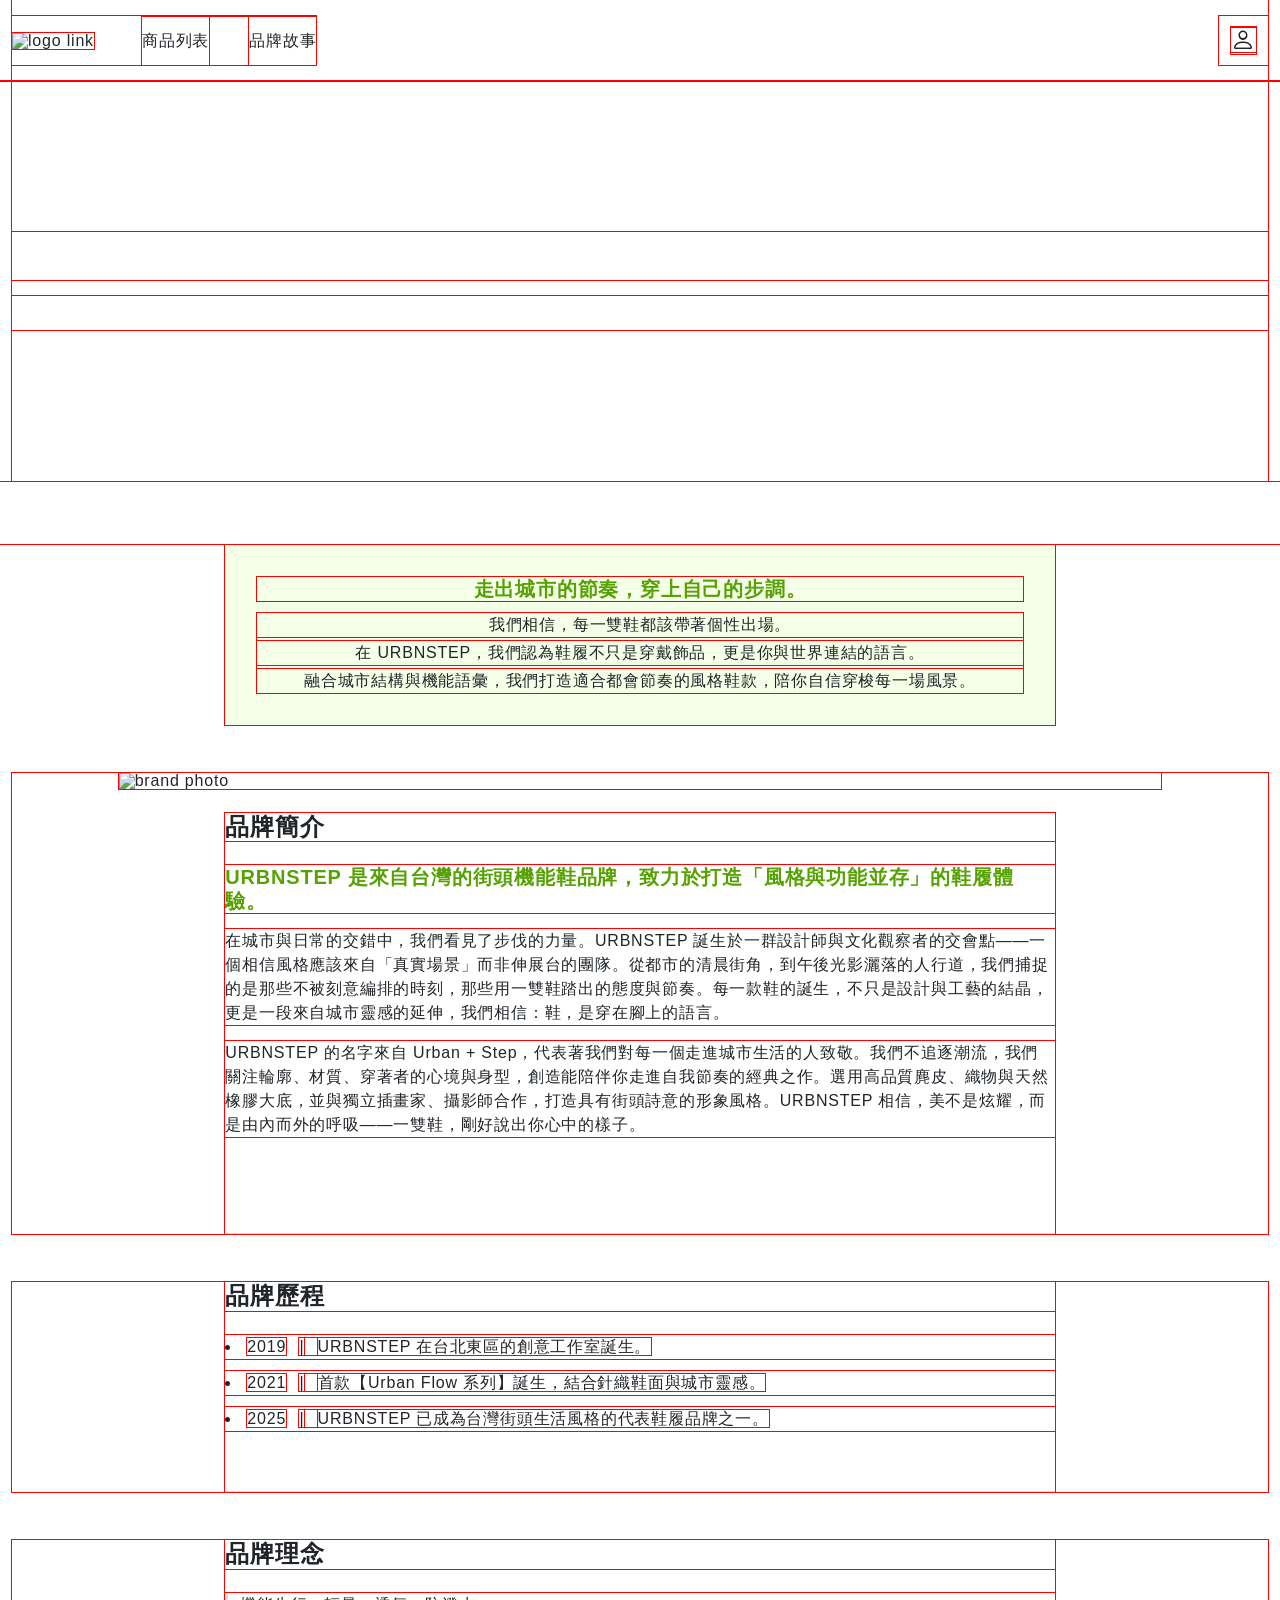
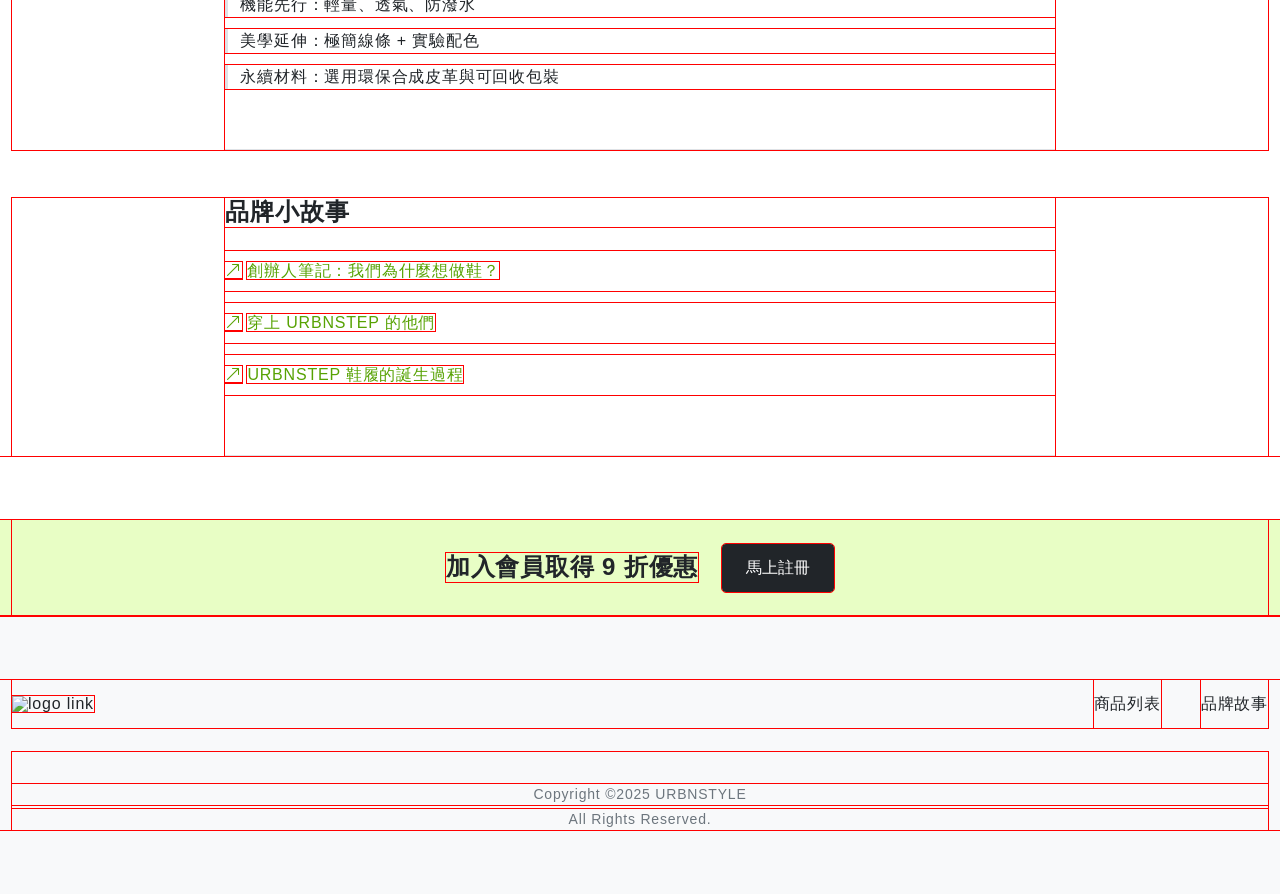
==== brand-story.html @ b73a5ff1 "adjust brand-story header, footer" ====
<!DOCTYPE html>
<html lang="zh-TW">
<head>
    <meta charset="UTF-8">
    <meta name="viewport" content="width=device-width, initial-scale=1.0">
    <title>品牌故事 | URBNSTEP</title>

    <link rel="stylesheet" href="./stylesheets/all.css">
    <link rel="stylesheet" href="./stylesheets/brand-story.css">

    <!--bootstrap icons-->
    <link rel="stylesheet" href="https://cdn.jsdelivr.net/npm/bootstrap-icons/font/bootstrap-icons.css">
    <link rel="stylesheet" href="https://fonts.googleapis.com/css2?family=Material+Symbols+Outlined:opsz,wght,FILL,GRAD@20..48,100..700,0..1,-25..0" />
</head>
<body>
    <header>
        <div class="container">
            <div class="header-area d-flex jcsb">
                <div class="header-area-nav d-flex spacing-3xl align-center">
                    <a href="index.html"><img src="./img/logo.svg" alt="logo link"></a>
                    <div class="header-nav-link label-md d-flex spacing-2xl">
                        <a href="product-list.html">商品列表</a>
                        <a href="brand-story.html">品牌故事</a>
                    </div>
                </div>
                <div class="header-area-member">
                    <a href="#"><i class="bi bi-person"></i></a>
                </div> 
            </div>
        </div>
    </header>
    <brand>
        <div class="container">
            <div class="brand-title margin-bottom-5xl">
                <h1 class="headings-h1 margin-bottom-m">品牌故事</h1>
                <h3 class="headings-h3">Brand Story</h3>
            </div>
        </div>
    </brand>
    <main>
        <div class="container">
            <div class="layout col-8 m0-auto">
                <div class="slogan margin-bottom-3xl">
                    <h5 class="headings-h5 margin-bottom-s">走出城市的節奏，穿上自己的步調。</h5>
                    <div class="slogan-content paragraph-md">
                        <p class="margin-bottom-xxs">我們相信，每一雙鞋都該帶著個性出場。</p>
                        <p class="margin-bottom-xxs">在 URBNSTEP，我們認為鞋履不只是穿戴飾品，更是你與世界連結的語言。</p>
                        <p>融合城市結構與機能語彙，我們打造適合都會節奏的風格鞋款，陪你自信穿梭每一場風景。</p>
                    </div>
                </div>
            </div>
            <div class="introduction margin-bottom-3xl">
                <div class="layout col-10 m0-auto">
                    <img src="./img/about.png" alt="brand photo" class="margin-bottom-l">
                </div>
                <div class="layout col-8 m0-auto">
                    <h4 class="headings-h4 margin-bottom-l">品牌簡介</h4>
                    <div class="introduction-article padding-bottom-3xl bottom-line">
                        <h5 class="headings-h5 margin-bottom-m">URBNSTEP 是來自台灣的街頭機能鞋品牌，致力於打造「風格與功能並存」的鞋履體驗。</h5>
                        <div class="introduction-article-content paragraph-md">
                            <p class="margin-bottom-m">在城市與日常的交錯中，我們看見了步伐的力量。URBNSTEP 誕生於一群設計師與文化觀察者的交會點——一個相信風格應該來自「真實場景」而非伸展台的團隊。從都市的清晨街角，到午後光影灑落的人行道，我們捕捉的是那些不被刻意編排的時刻，那些用一雙鞋踏出的態度與節奏。每一款鞋的誕生，不只是設計與工藝的結晶，更是一段來自城市靈感的延伸，我們相信：鞋，是穿在腳上的語言。</p>
                            <p class="margin-bottom-3xl">URBNSTEP 的名字來自 Urban + Step，代表著我們對每一個走進城市生活的人致敬。我們不追逐潮流，我們關注輪廓、材質、穿著者的心境與身型，創造能陪伴你走進自我節奏的經典之作。選用高品質麂皮、織物與天然橡膠大底，並與獨立插畫家、攝影師合作，打造具有街頭詩意的形象風格。URBNSTEP 相信，美不是炫耀，而是由內而外的呼吸——一雙鞋，剛好說出你心中的樣子。</p>
                        </div>
                    </div>
                </div>
            </div>
            <div class="history margin-bottom-3xl">
                <div class="layout col-8 m0-auto">
                    <h4 class="headings-h4 margin-bottom-l">品牌歷程</h4>
                    <div class="history-event paragraph-md padding-bottom-3xl bottom-line">
                        <ol>
                            <li class="margin-bottom-s">
                                <span class="margin-right8">2019</span>
                                <span class="history-event-list">
                                    <span class="margin-right8">|</span>
                                    <span>URBNSTEP 在台北東區的創意工作室誕生。</span>
                                </span>
                            </li>
                            <li class="margin-bottom-s">
                                <span class="margin-right8">2021</span>
                                <span class="history-event-list">
                                    <span class="margin-right8">|</span>
                                    <span>首款【Urban Flow 系列】誕生，結合針織鞋面與城市靈感。</span>
                                </span>
                            </li>
                            <li class="margin-bottom-s">
                                <span class="margin-right8">2025</span>
                                <span class="history-event-list">
                                    <span class="margin-right8">|</span>
                                    <span>URBNSTEP 已成為台灣街頭生活風格的代表鞋履品牌之一。</span>
                                </span>
                            </li>
                        </ol>
                    </div>
                </div>
            </div>
            <div class="concept margin-bottom-3xl">
                <div class="layout col-8 m0-auto">
                    <h4 class="headings-h4 margin-bottom-l">品牌理念</h4>
                    <div class="concept-content paragraph-md padding-bottom-3xl bottom-line">
                        <ul>
                            <li class="margin-bottom-s concept-list-border">機能先行：輕量、透氣、防潑水</li>
                            <li class="margin-bottom-s concept-list-border">美學延伸：極簡線條 + 實驗配色</li>
                            <li class="margin-bottom-s concept-list-border">永續材料：選用環保合成皮革與可回收包裝</li>
                        </ul>
                    </div>
                </div>
            </div>
            <div class="story margin-bottom-5xl">
                <div class="layout col-8 m0-auto">
                    <h4 class="headings-h4 margin-bottom-l">品牌小故事</h4>
                    <div class="story-content paragraph-md padding-bottom-3xl bottom-line">
                        <ul>
                            <li class="margin-bottom-s"><a href="#">
                                <i class="bi bi-arrow-up-right"></i>
                                <span story-content-link>創辦人筆記：我們為什麼想做鞋？</span>
                            </a></li>
                            <li class="margin-bottom-s"><a href="#">
                                <i class="bi bi-arrow-up-right"></i>
                                <span story-content-link>穿上 URBNSTEP 的他們</span>
                            </a></li>
                            <li class="margin-bottom-s"><a href="#">
                                <i class="bi bi-arrow-up-right"></i>
                                <span story-content-link>URBNSTEP 鞋履的誕生過程</span>
                            </a></li>
                        </ul>
                    </div>
                </div>
            </div>
        </div>
    </main>
    <section>
        <div class="container">
            <div class="coupon d-flex jcc align-center spacing-l">
                <h4 class="headings-h4">加入會員取得 9 折優惠</h4>
                <button type="button" class="label-md radius-sm">馬上註冊</button>
            </div>
        </div>
    </section>
    <footer>
        <div class="container">
            <div class="footer-nav d-flex jcsb margin-bottom-l align-center">
                <a href="index.html"><img src="./img/logo.svg" alt="logo link"></a>
                <div class="footer-nav-link label-md d-flex spacing-2xl">
                    <a href="product-list.html">商品列表</a>
                    <a href="brand-story.html">品牌故事</a>
                </div>
            </div>
            <div class="footer-copyright paragraph-sm">
                <p class="margin-bottom-xxs">Copyright ©2025 URBNSTYLE</p>
                <p>All Rights Reserved.</p>
            </div>
        </div>
    </footer>

</body>
</html>
---- stylesheets/all.css ----
@charset "UTF-8";
/* http://meyerweb.com/eric/tools/css/reset/ 
   v2.0 | 20110126
   License: none (public domain)
*/
html, body, div, span, applet, object, iframe,
h1, h2, h3, h4, h5, h6, p, blockquote, pre,
a, abbr, acronym, address, big, cite, code,
del, dfn, em, img, ins, kbd, q, s, samp,
small, strike, strong, sub, sup, tt, var,
b, u, i, center,
dl, dt, dd, ol, ul, li,
fieldset, form, label, legend,
table, caption, tbody, tfoot, thead, tr, th, td,
article, aside, canvas, details, embed,
figure, figcaption, footer, header, hgroup,
menu, nav, output, ruby, section, summary,
time, mark, audio, video {
  margin: 0;
  padding: 0;
  border: 0;
  font-size: 100%;
  font: inherit;
  vertical-align: baseline;
}

/* HTML5 display-role reset for older browsers */
article, aside, details, figcaption, figure,
footer, header, hgroup, menu, nav, section {
  display: block;
}

body {
  line-height: 1;
}

ol, ul {
  list-style: none;
}

blockquote, q {
  quotes: none;
}

blockquote:before, blockquote:after,
q:before, q:after {
  content: "";
  content: none;
}

table {
  border-collapse: collapse;
  border-spacing: 0;
}

/* 全域都套用border-box
    包含了padding和border的區域
*/
*, *::before, *::after {
  box-sizing: border-box;
}

a {
  text-decoration: none;
  color: inherit;
  display: block;
}

/* 清除圖片底部預設的空隙：img預設為inline元素，會依照文字基線（baseline）進行垂直對齊，因此會在底部保留約3~5px的空間，用來容納文字的descender 
    處理方式1：display:block
        將圖片改為區塊元素，直接避免 inline 元素的基線空隙問題
    處理方式2：vertical-align: middle
        保留 inline 特性，調整圖片與文字基線的對齊方式
設定img為流動圖片，避免破版*/
img {
  display: block;
  max-width: 100%;
  height: auto;
  vertical-align: middle;
}

button {
  font: inherit;
  color: inherit;
  background-color: transparent;
  border: none;
}

:root {
  --column: 12; /* 拆分成12格網格系統 */
  --gutter: 24px; /* gutter配置24px */
}

.col-2 {
  --span: 2;
  --gap-count: calc(var(--span) - 1);
  width: calc((100% - var(--gutter) * (var(--column) - 1)) / var(--column) * var(--span) + var(--gutter) * var(--gap-count));
}

.col-3 {
  --span: 3;
  --gap-count: calc(var(--span) - 1);
  width: calc((100% - var(--gutter) * (var(--column) - 1)) / var(--column) * var(--span) + var(--gutter) * var(--gap-count));
}

.col-5 {
  --span: 5;
  --gap-count: calc(var(--span) - 1);
  width: calc((100% - var(--gutter) * (var(--column) - 1)) / var(--column) * var(--span) + var(--gutter) * var(--gap-count));
}

.col-6 {
  --span: 6;
  --gap-count: calc(var(--span) - 1);
  width: calc((100% - var(--gutter) * (var(--column) - 1)) / var(--column) * var(--span) + var(--gutter) * var(--gap-count));
}

.col-7 {
  --span: 7;
  --gap-count: calc(var(--span) - 1);
  width: calc((100% - var(--gutter) * (var(--column) - 1)) / var(--column) * var(--span) + var(--gutter) * var(--gap-count));
}

.col-8 {
  --span: 8;
  --gap-count: calc(var(--span) - 1);
  width: calc((100% - var(--gutter) * (var(--column) - 1)) / var(--column) * var(--span) + var(--gutter) * var(--gap-count));
}

.col-10 {
  --span: 10;
  --gap-count: calc(var(--span) - 1);
  width: calc((100% - var(--gutter) * (var(--column) - 1)) / var(--column) * var(--span) + var(--gutter) * var(--gap-count));
}

.display1 {
  font-size: 4rem;
  line-height: 1.2;
  font-weight: 700;
}

.display2 {
  font-size: 3rem;
  line-height: 1.2;
  font-weight: 700;
}

.headings-h1 {
  font-size: 2.5rem;
  line-height: 1.2;
  font-weight: 700;
}

.headings-h2 {
  font-size: 2rem;
  line-height: 1.2;
  font-weight: 700;
}

.headings-h3 {
  font-size: 1.75rem;
  line-height: 1.2;
  font-weight: 700;
}

.headings-h4 {
  font-size: 1.5rem;
  line-height: 1.2;
  font-weight: 700;
}

.headings-h5 {
  font-size: 1.25rem;
  line-height: 1.2;
  font-weight: 700;
}

.headings-h6 {
  font-size: 1rem;
  line-height: 1.2;
  font-weight: 700;
}

.label-lg {
  font-size: 1.25rem;
  line-height: 1.5;
  font-weight: 500;
}

.label-md {
  font-size: 1rem;
  line-height: 1.5;
  font-weight: 500;
}

.label-sm {
  font-size: 0.875rem;
  line-height: 1.5;
  font-weight: 500;
}

.label-xs {
  font-size: 0.75rem;
  line-height: 1.5;
  font-weight: 500;
}

.paragraph-lg {
  font-size: 1.25rem;
  line-height: 1.5;
  font-weight: 400;
}

.paragraph-md {
  font-size: 1rem;
  line-height: 1.5;
  font-weight: 400;
}

.paragraph-sm {
  font-size: 0.875rem;
  line-height: 1.5;
  font-weight: 400;
}

.paragraph-xs {
  font-size: 0.75rem;
  line-height: 1.5;
  font-weight: 400;
}

.spacing-xxs {
  gap: 4px;
}

.margin-bottom-xxs {
  margin-bottom: 4px;
}

.spacing-xs {
  gap: 8px;
}

.margin-bottom-xs {
  margin-bottom: 8px;
}

.spacing-s {
  gap: 12px;
}

.margin-bottom-s {
  margin-bottom: 12px;
}

.spacing-m {
  gap: 16px;
}

.margin-bottom-m {
  margin-bottom: 16px;
}

.spacing-l {
  gap: 24px;
}

.margin-bottom-l {
  margin-bottom: 24px;
}

.spacing-xl {
  gap: 32px;
}

.margin-bottom-xl {
  margin-bottom: 32px;
}

.padding-bottom-xl {
  padding-bottom: 32px;
}

.spacing-2xl {
  gap: 40px;
}

.spacing-3xl {
  gap: 48px;
}

.margin-bottom-3xl {
  margin-bottom: 48px;
}

.padding-bottom-3xl {
  padding-bottom: 48px;
}

.spacing-4xl {
  gap: 56px;
}

.spacing-5xl {
  gap: 64px;
}

.margin-bottom-5xl {
  margin-bottom: 64px;
}

.spacing-6xl {
  gap: 80px;
}

.radius-xs {
  border-radius: 2px;
}

.radius-sm {
  border-radius: 4px;
}

.radius-md {
  border-radius: 12px;
}

.radius-rounded {
  border-radius: 1000px;
}

.d-flex {
  display: flex;
}

.flex-column {
  flex-direction: column;
}

.flex-wrap {
  flex-wrap: wrap;
}

.jcsb {
  justify-content: space-between;
}

.jcc {
  justify-content: center;
}

.align-center {
  align-items: center;
}

/* 把右邊多餘的空間往左排 */
.ml-auto {
  margin-left: auto;
}

.m0-auto {
  margin: 0 auto;
}

body {
  letter-spacing: 0.05em;
  font-family: "Noto Sans TC", sans-serif;
  color: #212529;
  margin: 0 auto;
}

/* 避免畫面縮小時貼其邊界，左右保留12px留白，並將最大寬度設為1296+24= 1320*/
.container {
  max-width: 1320px;
  margin: 0 auto;
  padding: 0px 12px;
  width: 100%;
}/*# sourceMappingURL=all.css.map */
---- stylesheets/brand-story.css ----
@charset "UTF-8";
/* http://meyerweb.com/eric/tools/css/reset/ 
   v2.0 | 20110126
   License: none (public domain)
*/
html, body, div, span, applet, object, iframe,
h1, h2, h3, h4, h5, h6, p, blockquote, pre,
a, abbr, acronym, address, big, cite, code,
del, dfn, em, img, ins, kbd, q, s, samp,
small, strike, strong, sub, sup, tt, var,
b, u, i, center,
dl, dt, dd, ol, ul, li,
fieldset, form, label, legend,
table, caption, tbody, tfoot, thead, tr, th, td,
article, aside, canvas, details, embed,
figure, figcaption, footer, header, hgroup,
menu, nav, output, ruby, section, summary,
time, mark, audio, video {
  margin: 0;
  padding: 0;
  border: 0;
  font-size: 100%;
  font: inherit;
  vertical-align: baseline;
}

/* HTML5 display-role reset for older browsers */
article, aside, details, figcaption, figure,
footer, header, hgroup, menu, nav, section {
  display: block;
}

body {
  line-height: 1;
}

ol, ul {
  list-style: none;
}

blockquote, q {
  quotes: none;
}

blockquote:before, blockquote:after,
q:before, q:after {
  content: "";
  content: none;
}

table {
  border-collapse: collapse;
  border-spacing: 0;
}

/* 全域都套用border-box
    包含了padding和border的區域
*/
*, *::before, *::after {
  box-sizing: border-box;
}

a {
  text-decoration: none;
  color: inherit;
  display: block;
}

/* 清除圖片底部預設的空隙：img預設為inline元素，會依照文字基線（baseline）進行垂直對齊，因此會在底部保留約3~5px的空間，用來容納文字的descender 
    處理方式1：display:block
        將圖片改為區塊元素，直接避免 inline 元素的基線空隙問題
    處理方式2：vertical-align: middle
        保留 inline 特性，調整圖片與文字基線的對齊方式
設定img為流動圖片，避免破版*/
img {
  display: block;
  max-width: 100%;
  height: auto;
  vertical-align: middle;
}

button {
  font: inherit;
  color: inherit;
  background-color: transparent;
  border: none;
}

:root {
  --column: 12; /* 拆分成12格網格系統 */
  --gutter: 24px; /* gutter配置24px */
}

.col-2 {
  --span: 2;
  --gap-count: calc(var(--span) - 1);
  width: calc((100% - var(--gutter) * (var(--column) - 1)) / var(--column) * var(--span) + var(--gutter) * var(--gap-count));
}

.col-3 {
  --span: 3;
  --gap-count: calc(var(--span) - 1);
  width: calc((100% - var(--gutter) * (var(--column) - 1)) / var(--column) * var(--span) + var(--gutter) * var(--gap-count));
}

.col-5 {
  --span: 5;
  --gap-count: calc(var(--span) - 1);
  width: calc((100% - var(--gutter) * (var(--column) - 1)) / var(--column) * var(--span) + var(--gutter) * var(--gap-count));
}

.col-6 {
  --span: 6;
  --gap-count: calc(var(--span) - 1);
  width: calc((100% - var(--gutter) * (var(--column) - 1)) / var(--column) * var(--span) + var(--gutter) * var(--gap-count));
}

.col-7 {
  --span: 7;
  --gap-count: calc(var(--span) - 1);
  width: calc((100% - var(--gutter) * (var(--column) - 1)) / var(--column) * var(--span) + var(--gutter) * var(--gap-count));
}

.col-8 {
  --span: 8;
  --gap-count: calc(var(--span) - 1);
  width: calc((100% - var(--gutter) * (var(--column) - 1)) / var(--column) * var(--span) + var(--gutter) * var(--gap-count));
}

.col-10 {
  --span: 10;
  --gap-count: calc(var(--span) - 1);
  width: calc((100% - var(--gutter) * (var(--column) - 1)) / var(--column) * var(--span) + var(--gutter) * var(--gap-count));
}

.display1 {
  font-size: 4rem;
  line-height: 1.2;
  font-weight: 700;
}

.display2 {
  font-size: 3rem;
  line-height: 1.2;
  font-weight: 700;
}

.headings-h1 {
  font-size: 2.5rem;
  line-height: 1.2;
  font-weight: 700;
}

.headings-h2 {
  font-size: 2rem;
  line-height: 1.2;
  font-weight: 700;
}

.headings-h3 {
  font-size: 1.75rem;
  line-height: 1.2;
  font-weight: 700;
}

.headings-h4 {
  font-size: 1.5rem;
  line-height: 1.2;
  font-weight: 700;
}

.headings-h5 {
  font-size: 1.25rem;
  line-height: 1.2;
  font-weight: 700;
}

.headings-h6 {
  font-size: 1rem;
  line-height: 1.2;
  font-weight: 700;
}

.label-lg {
  font-size: 1.25rem;
  line-height: 1.5;
  font-weight: 500;
}

.label-md {
  font-size: 1rem;
  line-height: 1.5;
  font-weight: 500;
}

.label-sm {
  font-size: 0.875rem;
  line-height: 1.5;
  font-weight: 500;
}

.label-xs {
  font-size: 0.75rem;
  line-height: 1.5;
  font-weight: 500;
}

.paragraph-lg {
  font-size: 1.25rem;
  line-height: 1.5;
  font-weight: 400;
}

.paragraph-md {
  font-size: 1rem;
  line-height: 1.5;
  font-weight: 400;
}

.paragraph-sm {
  font-size: 0.875rem;
  line-height: 1.5;
  font-weight: 400;
}

.paragraph-xs {
  font-size: 0.75rem;
  line-height: 1.5;
  font-weight: 400;
}

.spacing-xxs {
  gap: 4px;
}

.margin-bottom-xxs {
  margin-bottom: 4px;
}

.spacing-xs {
  gap: 8px;
}

.margin-bottom-xs {
  margin-bottom: 8px;
}

.spacing-s {
  gap: 12px;
}

.margin-bottom-s {
  margin-bottom: 12px;
}

.spacing-m {
  gap: 16px;
}

.margin-bottom-m {
  margin-bottom: 16px;
}

.spacing-l {
  gap: 24px;
}

.margin-bottom-l {
  margin-bottom: 24px;
}

.spacing-xl {
  gap: 32px;
}

.margin-bottom-xl {
  margin-bottom: 32px;
}

.padding-bottom-xl {
  padding-bottom: 32px;
}

.spacing-2xl {
  gap: 40px;
}

.spacing-3xl {
  gap: 48px;
}

.margin-bottom-3xl {
  margin-bottom: 48px;
}

.padding-bottom-3xl {
  padding-bottom: 48px;
}

.spacing-4xl {
  gap: 56px;
}

.spacing-5xl {
  gap: 64px;
}

.margin-bottom-5xl {
  margin-bottom: 64px;
}

.spacing-6xl {
  gap: 80px;
}

.radius-xs {
  border-radius: 2px;
}

.radius-sm {
  border-radius: 4px;
}

.radius-md {
  border-radius: 12px;
}

.radius-rounded {
  border-radius: 1000px;
}

.d-flex {
  display: flex;
}

.flex-column {
  flex-direction: column;
}

.flex-wrap {
  flex-wrap: wrap;
}

.jcsb {
  justify-content: space-between;
}

.jcc {
  justify-content: center;
}

.align-center {
  align-items: center;
}

/* 把右邊多餘的空間往左排 */
.ml-auto {
  margin-left: auto;
}

.m0-auto {
  margin: 0 auto;
}

body {
  letter-spacing: 0.05em;
  font-family: "Noto Sans TC", sans-serif;
  color: #212529;
  margin: 0 auto;
}

/* 避免畫面縮小時貼其邊界，左右保留12px留白，並將最大寬度設為1296+24= 1320*/
.container {
  max-width: 1320px;
  margin: 0 auto;
  padding: 0px 12px;
  width: 100%;
}

/* 可以先將所有物件加上邊框，來判斷範圍
    border會佔據距離，outline不會
*/
*, *:before, *:after {
  outline: 1px solid red;
}

.header-area {
  padding-top: 16px;
  padding-bottom: 16px;
}
.header-area-member a {
  padding: 12px;
}
.header-area-member a i {
  font-size: 24px;
}

.header-nav-link a {
  padding-top: 12px;
  padding-bottom: 12px;
}

.headings-h5 {
  color: #57A203;
}

.brand {
  background-image: url(../img/hero.png);
  background-size: cover;
  background-position: center;
}

.brand-title {
  color: #FFFFFF;
  padding: 151px 0;
  text-align: center;
}

.slogan {
  text-align: center;
  padding: 32px;
  background-color: #F5FEE7;
}

.bottom-line {
  border-bottom: 1px solid #DEE2E6;
}

.margin-right8 {
  margin-right: 8px;
}

.history-event ol {
  list-style-type: disc;
  list-style-position: inside;
}

.concept-list-border {
  border-left: 3px solid #DEE2E6;
  text-indent: 12px;
}

.story-content {
  color: #57A203;
}
.story-content-link {
  border-bottom: 1px solid #57A203;
  margin-left: 4px;
}
.story-content ul li a {
  padding-top: 8px;
  padding-bottom: 8px;
}

section {
  background-color: #E8FEC5;
}

.coupon {
  padding-top: 24px;
  padding-bottom: 24px;
  margin-top: 48px;
}
.coupon button {
  color: #FFFFFF;
  background-color: #212529;
  padding: 12px 24px;
}

footer {
  background-color: #F8F9FA;
  padding: 64px 0;
}

.footer-nav-link a {
  padding-top: 12px;
  padding-bottom: 12px;
}
.footer-copyright {
  color: #6C757D;
  padding-top: 32px;
  text-align: center;
}/*# sourceMappingURL=brand-story.css.map */
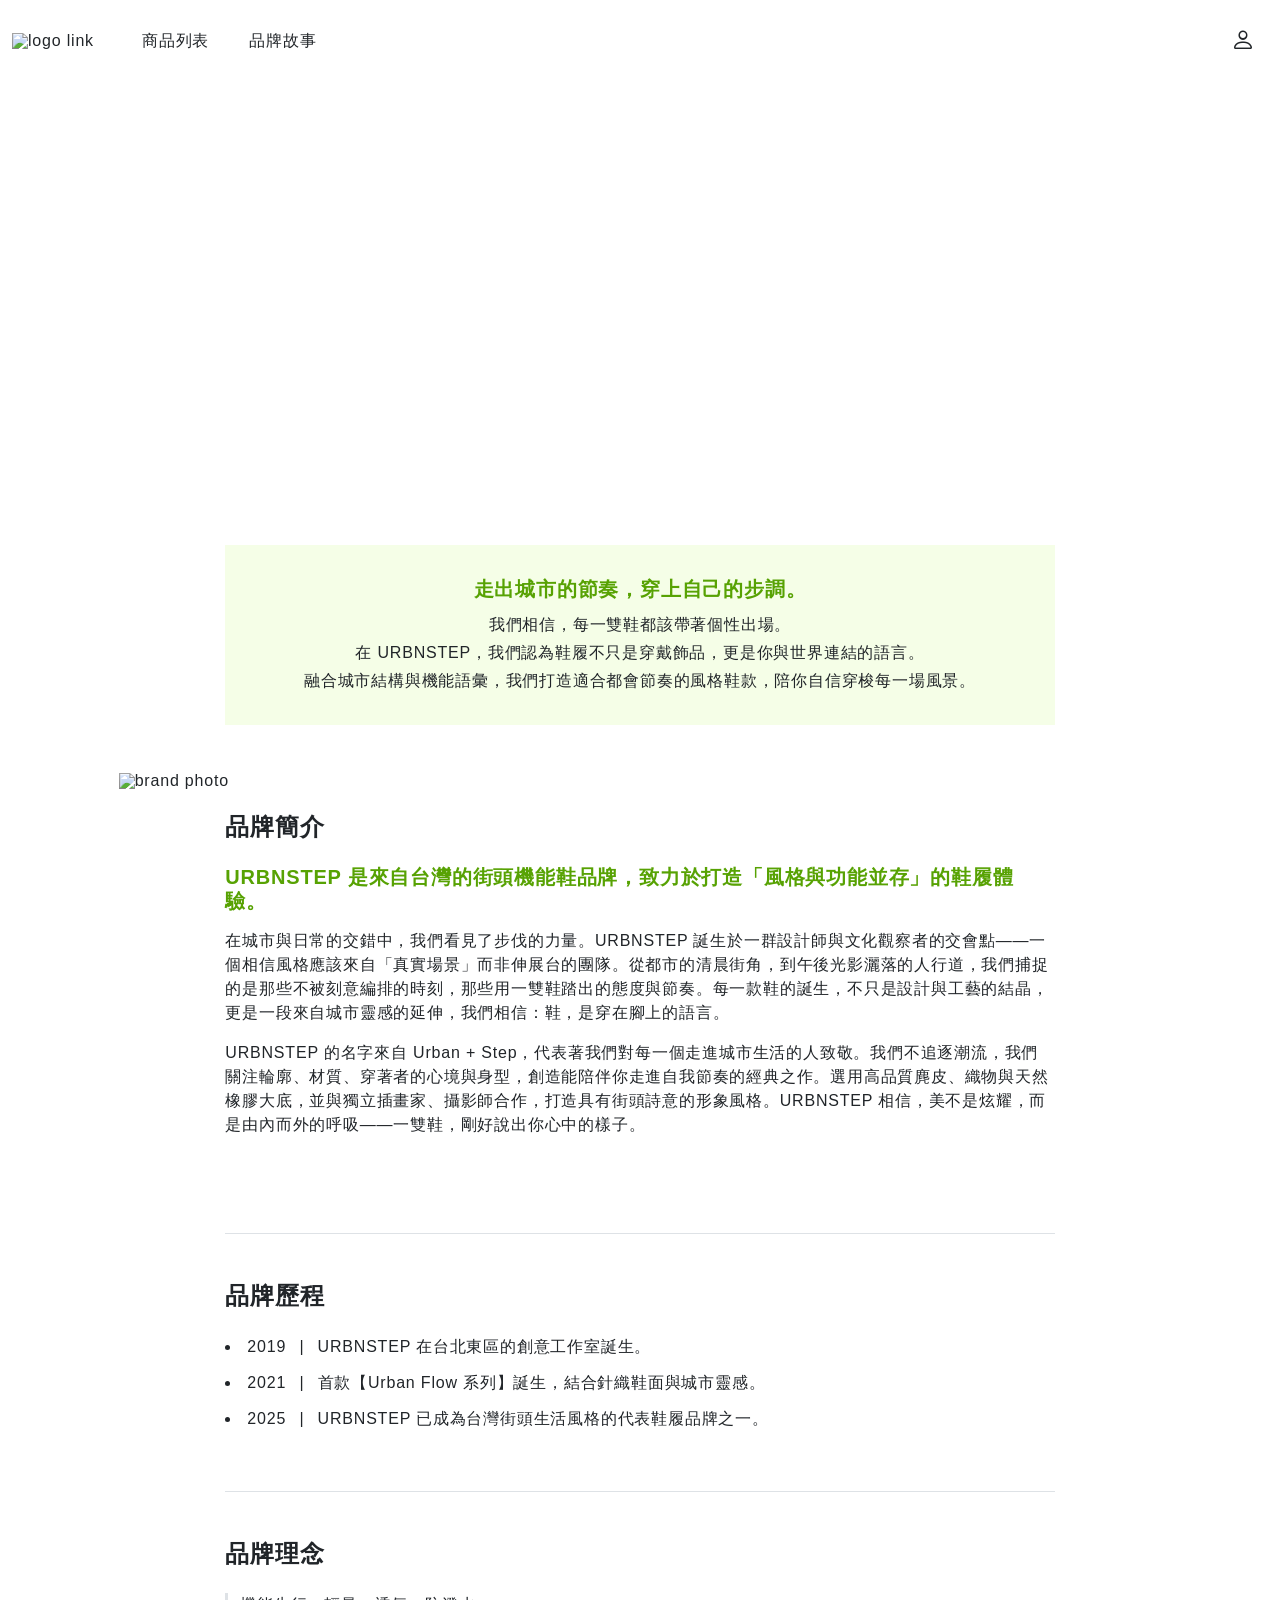
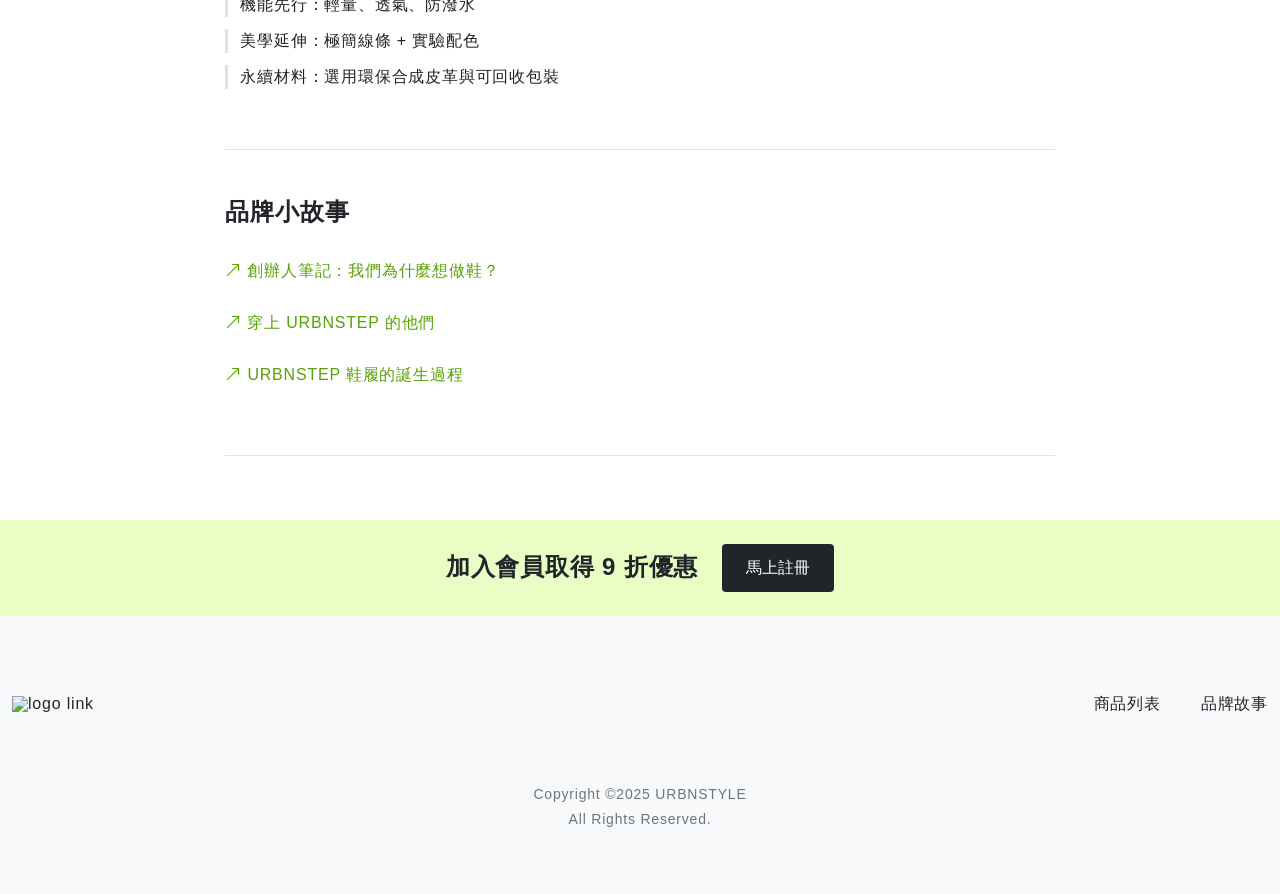
==== commit 163521d3: "adjust brand-story page for hero image" ====
--- a/brand-story.html
+++ b/brand-story.html
@@ -29,14 +29,14 @@
             </div>
         </div>
     </header>
-    <brand>
+    <div class="brand">
         <div class="container">
             <div class="brand-title margin-bottom-5xl">
                 <h1 class="headings-h1 margin-bottom-m">品牌故事</h1>
                 <h3 class="headings-h3">Brand Story</h3>
             </div>
         </div>
-    </brand>
+    </div>
     <main>
         <div class="container">
             <div class="layout col-8 m0-auto">
--- a/stylesheets/brand-story.css
+++ b/stylesheets/brand-story.css
@@ -379,11 +379,10 @@
 
 /* 可以先將所有物件加上邊框，來判斷範圍
     border會佔據距離，outline不會
+*,*:before,*:after{
+	outline: 1px solid red;
+}
 */
-*, *:before, *:after {
-  outline: 1px solid red;
-}
-
 .header-area {
   padding-top: 16px;
   padding-bottom: 16px;
@@ -405,7 +404,7 @@
 }
 
 .brand {
-  background-image: url(../img/hero.png);
+  background-image: url("../img/hero.png");
   background-size: cover;
   background-position: center;
 }
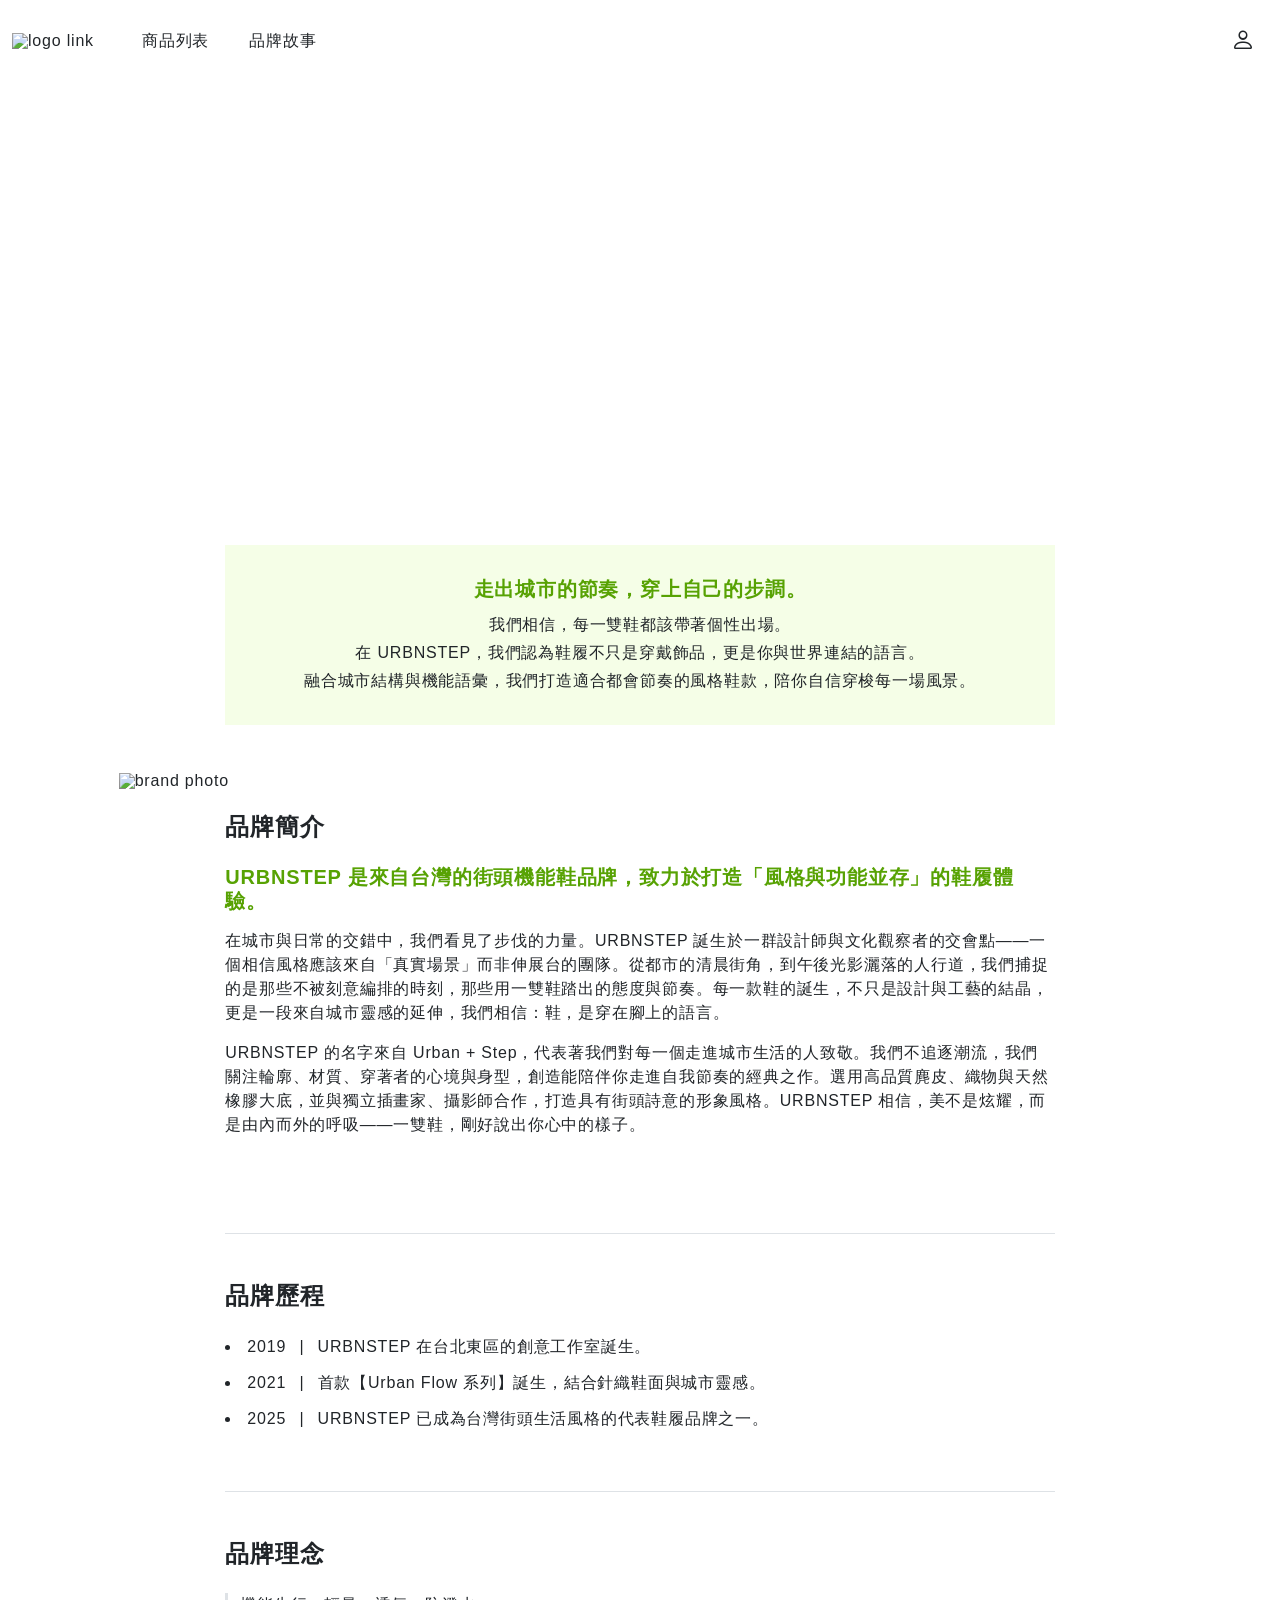
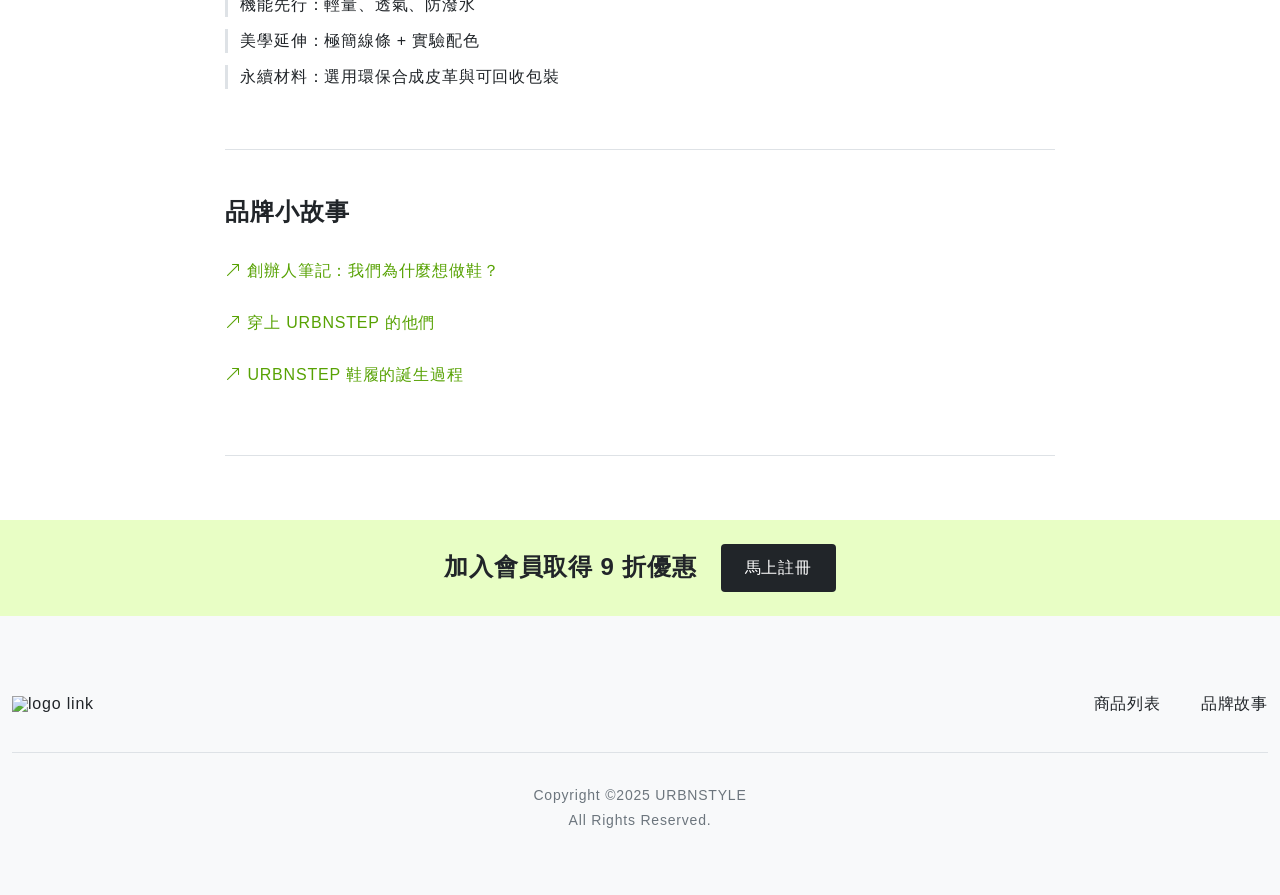
==== commit 342bdb8b: "RWD:product-list" ====
--- a/brand-story.html
+++ b/brand-story.html
@@ -24,7 +24,7 @@
                     </div>
                 </div>
                 <div class="header-area-member">
-                    <a href="#"><i class="bi bi-person"></i></a>
+                    <a href="login.html"><i class="bi bi-person"></i></a>
                 </div> 
             </div>
         </div>
@@ -129,19 +129,19 @@
             </div>
         </div>
     </main>
-    <section>
+    <div class="coupon">
         <div class="container">
-            <div class="coupon d-flex jcc align-center spacing-l">
-                <h4 class="headings-h4">加入會員取得 9 折優惠</h4>
-                <button type="button" class="label-md radius-sm">馬上註冊</button>
+            <div class="coupon-content d-flex jcc align-center spacing-l spacing-mb-m">
+                <h4 class="headings-h4 headings-mb-h5">加入會員取得 9 折優惠</h4>
+                <a href="sign-up.html" class="label-md radius-sm">馬上註冊</a>
             </div>
         </div>
-    </section>
+    </div>
     <footer>
         <div class="container">
-            <div class="footer-nav d-flex jcsb margin-bottom-l align-center">
+            <div class="footer-nav d-flex jcsb margin-bottom-l align-center d-md-column align-mb-start spacing-mb-xs">
                 <a href="index.html"><img src="./img/logo.svg" alt="logo link"></a>
-                <div class="footer-nav-link label-md d-flex spacing-2xl">
+                <div class="footer-nav-link label-md d-flex spacing-2xl d-md-column spacing-mb-xxs px-mb-12">
                     <a href="product-list.html">商品列表</a>
                     <a href="brand-story.html">品牌故事</a>
                 </div>
@@ -152,6 +152,5 @@
             </div>
         </div>
     </footer>
-
 </body>
 </html>
--- a/stylesheets/all.css
+++ b/stylesheets/all.css
@@ -362,6 +362,71 @@
   margin: 0 auto;
 }
 
+@media (max-width: 375px) {
+  .label-mb-sm {
+    font-size: 0.875rem;
+    line-height: 1.5;
+    font-weight: 500;
+  }
+  .label-mb-md {
+    font-size: 1rem;
+    line-height: 1.5;
+    font-weight: 500;
+  }
+  .headings-mb-h4 {
+    font-size: 1.5rem;
+    line-height: 1.2;
+    font-weight: 700;
+  }
+  .headings-mb-h5 {
+    font-size: 1.25rem;
+    line-height: 1.2;
+    font-weight: 700;
+  }
+  .headings-mb-h6 {
+    font-size: 1rem;
+    line-height: 1.2;
+    font-weight: 700;
+  }
+  .spacing-mb-xxs {
+    gap: 4px;
+  }
+  .spacing-mb-xs {
+    gap: 8px;
+  }
+  .spacing-mb-m {
+    gap: 16px;
+  }
+  .px-mb-12 {
+    padding: 0px 12px;
+  }
+  /* 在md以下，原本隱藏的要打開 */
+  .d-md-block {
+    display: block;
+  }
+  /* 在md以下，原本打開的要隱藏 */
+  .d-md-none {
+    display: none;
+  }
+  .d-md-column {
+    flex-direction: column;
+  }
+  .align-mb-start {
+    align-items: start;
+  }
+  .align-mb-center {
+    align-items: center;
+  }
+  .w-md-full {
+    width: 100%;
+    height: auto;
+  }
+  .col-md-12 {
+    --span: 12;
+    --gap-count: calc(var(--span) - 1);
+    width: calc((100% - var(--gutter) * (var(--column) - 1)) / var(--column) * var(--span) + var(--gutter) * var(--gap-count));
+  }
+}
 body {
   letter-spacing: 0.05em;
   font-family: "Noto Sans TC", sans-serif;
--- a/stylesheets/brand-story.css
+++ b/stylesheets/brand-story.css
@@ -362,6 +362,71 @@
   margin: 0 auto;
 }
 
+@media (max-width: 375px) {
+  .label-mb-sm {
+    font-size: 0.875rem;
+    line-height: 1.5;
+    font-weight: 500;
+  }
+  .label-mb-md {
+    font-size: 1rem;
+    line-height: 1.5;
+    font-weight: 500;
+  }
+  .headings-mb-h4 {
+    font-size: 1.5rem;
+    line-height: 1.2;
+    font-weight: 700;
+  }
+  .headings-mb-h5 {
+    font-size: 1.25rem;
+    line-height: 1.2;
+    font-weight: 700;
+  }
+  .headings-mb-h6 {
+    font-size: 1rem;
+    line-height: 1.2;
+    font-weight: 700;
+  }
+  .spacing-mb-xxs {
+    gap: 4px;
+  }
+  .spacing-mb-xs {
+    gap: 8px;
+  }
+  .spacing-mb-m {
+    gap: 16px;
+  }
+  .px-mb-12 {
+    padding: 0px 12px;
+  }
+  /* 在md以下，原本隱藏的要打開 */
+  .d-md-block {
+    display: block;
+  }
+  /* 在md以下，原本打開的要隱藏 */
+  .d-md-none {
+    display: none;
+  }
+  .d-md-column {
+    flex-direction: column;
+  }
+  .align-mb-start {
+    align-items: start;
+  }
+  .align-mb-center {
+    align-items: center;
+  }
+  .w-md-full {
+    width: 100%;
+    height: auto;
+  }
+  .col-md-12 {
+    --span: 12;
+    --gap-count: calc(var(--span) - 1);
+    width: calc((100% - var(--gutter) * (var(--column) - 1)) / var(--column) * var(--span) + var(--gutter) * var(--gap-count));
+  }
+}
 body {
   letter-spacing: 0.05em;
   font-family: "Noto Sans TC", sans-serif;
@@ -393,6 +458,9 @@
 .header-area-member a i {
   font-size: 24px;
 }
+.header-area-member a:hover {
+  color: #57A203;
+}
 
 .header-nav-link a {
   padding-top: 12px;
@@ -447,36 +515,51 @@
   margin-left: 4px;
 }
 .story-content ul li a {
-  padding-top: 8px;
-  padding-bottom: 8px;
-}
-
-section {
+  padding: 8px 0;
+}
+
+.coupon {
   background-color: #E8FEC5;
 }
-
-.coupon {
-  padding-top: 24px;
-  padding-bottom: 24px;
+.coupon-content {
+  padding: 24px 0;
   margin-top: 48px;
 }
-.coupon button {
+@media (width: 375px) {
+  .coupon-content {
+    margin-top: 24px;
+  }
+}
+.coupon-content a {
   color: #FFFFFF;
   background-color: #212529;
   padding: 12px 24px;
 }
+@media (width: 375px) {
+  .coupon-content a {
+    padding: 8px 16px;
+  }
+}
 
 footer {
   background-color: #F8F9FA;
   padding: 64px 0;
 }
+@media (width: 375px) {
+  footer {
+    padding: 32px 0;
+  }
+}
 
 .footer-nav-link a {
-  padding-top: 12px;
-  padding-bottom: 12px;
+  padding: 12px 0;
+}
+.footer-nav-link a:hover {
+  color: #57A203;
 }
 .footer-copyright {
   color: #6C757D;
   padding-top: 32px;
   text-align: center;
+  border-top: 1px solid #DEE2E6;
 }/*# sourceMappingURL=brand-story.css.map */
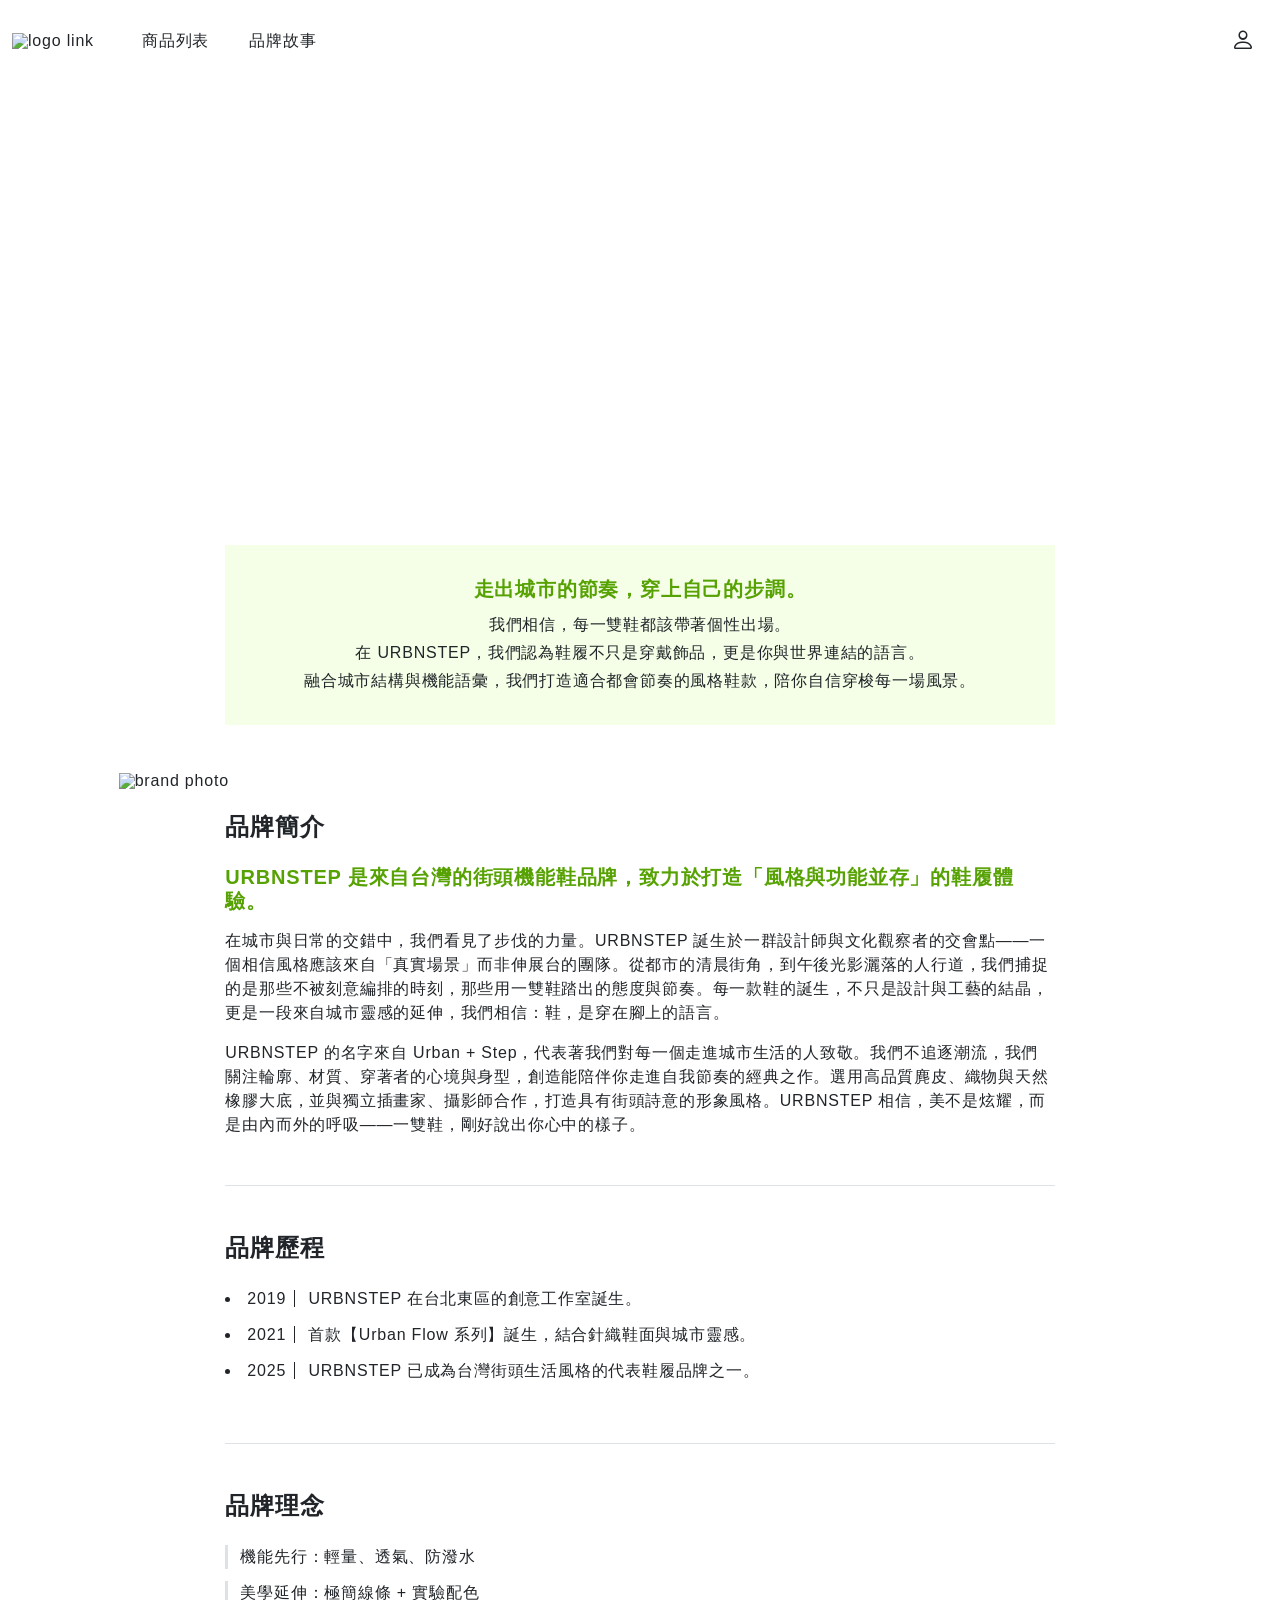
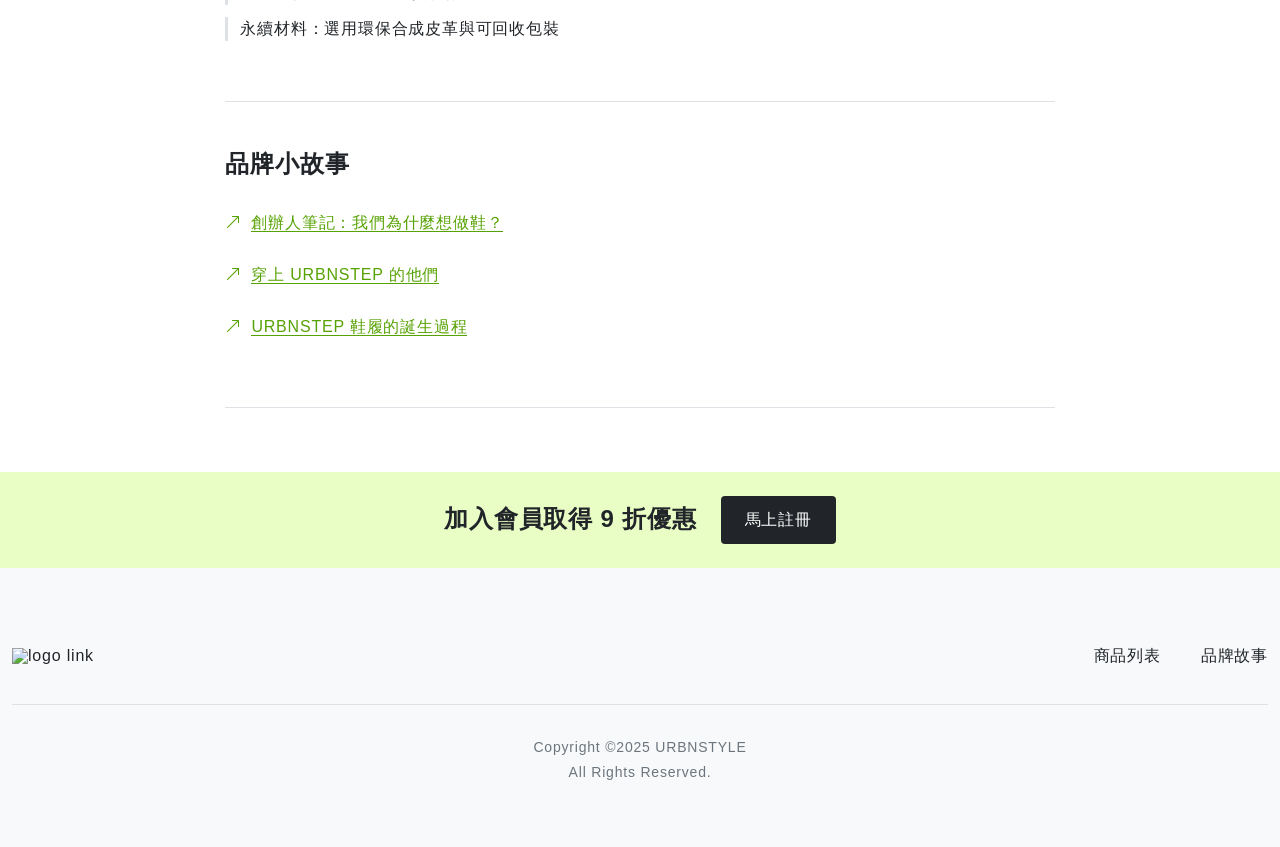
==== commit ca8b3cd3: "RWD: brand-story" ====
--- a/brand-story.html
+++ b/brand-story.html
@@ -18,9 +18,11 @@
             <div class="header-area d-flex jcsb">
                 <div class="header-area-nav d-flex spacing-3xl align-center">
                     <a href="index.html"><img src="./img/logo.svg" alt="logo link"></a>
-                    <div class="header-nav-link label-md d-flex spacing-2xl">
-                        <a href="product-list.html">商品列表</a>
-                        <a href="brand-story.html">品牌故事</a>
+                    <div class="header-nav-link label-md d-md-none">
+                        <ul class="d-flex spacing-2xl">
+                            <li><a href="product-list.html">商品列表</a></li>
+                            <li><a href="brand-story.html">品牌故事</a></li>
+                        </ul>
                     </div>
                 </div>
                 <div class="header-area-member">
@@ -31,72 +33,63 @@
     </header>
     <div class="brand">
         <div class="container">
-            <div class="brand-title margin-bottom-5xl">
-                <h1 class="headings-h1 margin-bottom-m">品牌故事</h1>
-                <h3 class="headings-h3">Brand Story</h3>
+            <div class="brand-title margin-bottom-5xl margin-bottom-mb-xl margin-bottom-mb-xs">
+                <h1 class="headings-h1 margin-bottom-m headings-mb-h3">品牌故事</h1>
+                <h3 class="headings-h3 headings-mb-h5">Brand Story</h3>
             </div>
         </div>
     </div>
     <main>
         <div class="container">
-            <div class="layout col-8 m0-auto">
-                <div class="slogan margin-bottom-3xl">
-                    <h5 class="headings-h5 margin-bottom-s">走出城市的節奏，穿上自己的步調。</h5>
+            <div class="layout col-8 m0-auto col-md-12">
+                <div class="slogan margin-bottom-3xl margin-bottom-mb-xl">
+                    <h5 class="headings-h5 margin-bottom-s text-mb-start">走出城市的節奏，穿上自己的步調。</h5>
                     <div class="slogan-content paragraph-md">
-                        <p class="margin-bottom-xxs">我們相信，每一雙鞋都該帶著個性出場。</p>
-                        <p class="margin-bottom-xxs">在 URBNSTEP，我們認為鞋履不只是穿戴飾品，更是你與世界連結的語言。</p>
-                        <p>融合城市結構與機能語彙，我們打造適合都會節奏的風格鞋款，陪你自信穿梭每一場風景。</p>
+                        <p class="margin-bottom-xxs text-mb-start">我們相信，每一雙鞋都該帶著個性出場。</p>
+                        <p class="margin-bottom-xxs text-mb-start">在 URBNSTEP，我們認為鞋履不只是穿戴飾品，更是你與世界連結的語言。</p>
+                        <p class="text-mb-start">融合城市結構與機能語彙，我們打造適合都會節奏的風格鞋款，陪你自信穿梭每一場風景。</p>
                     </div>
                 </div>
             </div>
-            <div class="introduction margin-bottom-3xl">
-                <div class="layout col-10 m0-auto">
-                    <img src="./img/about.png" alt="brand photo" class="margin-bottom-l">
+            <div class="introduction margin-bottom-3xl margin-bottom-mb-xl">
+                <div class="layout col-10 m0-auto col-md-12">
+                    <img src="./img/about.png" alt="brand photo" class="margin-bottom-l margin-bottom-mb-m">
                 </div>
-                <div class="layout col-8 m0-auto">
-                    <h4 class="headings-h4 margin-bottom-l">品牌簡介</h4>
+                <div class="layout col-8 m0-auto col-md-12">
+                    <h4 class="headings-h4 margin-bottom-l margin-bottom-mb-m headings-mb-h5">品牌簡介</h4>
                     <div class="introduction-article padding-bottom-3xl bottom-line">
-                        <h5 class="headings-h5 margin-bottom-m">URBNSTEP 是來自台灣的街頭機能鞋品牌，致力於打造「風格與功能並存」的鞋履體驗。</h5>
+                        <h5 class="headings-h5 margin-bottom-m margin-bottom-mb-s headings-mb-h6">URBNSTEP 是來自台灣的街頭機能鞋品牌，致力於打造「風格與功能並存」的鞋履體驗。</h5>
                         <div class="introduction-article-content paragraph-md">
-                            <p class="margin-bottom-m">在城市與日常的交錯中，我們看見了步伐的力量。URBNSTEP 誕生於一群設計師與文化觀察者的交會點——一個相信風格應該來自「真實場景」而非伸展台的團隊。從都市的清晨街角，到午後光影灑落的人行道，我們捕捉的是那些不被刻意編排的時刻，那些用一雙鞋踏出的態度與節奏。每一款鞋的誕生，不只是設計與工藝的結晶，更是一段來自城市靈感的延伸，我們相信：鞋，是穿在腳上的語言。</p>
-                            <p class="margin-bottom-3xl">URBNSTEP 的名字來自 Urban + Step，代表著我們對每一個走進城市生活的人致敬。我們不追逐潮流，我們關注輪廓、材質、穿著者的心境與身型，創造能陪伴你走進自我節奏的經典之作。選用高品質麂皮、織物與天然橡膠大底，並與獨立插畫家、攝影師合作，打造具有街頭詩意的形象風格。URBNSTEP 相信，美不是炫耀，而是由內而外的呼吸——一雙鞋，剛好說出你心中的樣子。</p>
+                            <p class="margin-bottom-m margin-bottom-mb-s">在城市與日常的交錯中，我們看見了步伐的力量。URBNSTEP 誕生於一群設計師與文化觀察者的交會點——一個相信風格應該來自「真實場景」而非伸展台的團隊。從都市的清晨街角，到午後光影灑落的人行道，我們捕捉的是那些不被刻意編排的時刻，那些用一雙鞋踏出的態度與節奏。每一款鞋的誕生，不只是設計與工藝的結晶，更是一段來自城市靈感的延伸，我們相信：鞋，是穿在腳上的語言。</p>
+                            <p>URBNSTEP 的名字來自 Urban + Step，代表著我們對每一個走進城市生活的人致敬。我們不追逐潮流，我們關注輪廓、材質、穿著者的心境與身型，創造能陪伴你走進自我節奏的經典之作。選用高品質麂皮、織物與天然橡膠大底，並與獨立插畫家、攝影師合作，打造具有街頭詩意的形象風格。URBNSTEP 相信，美不是炫耀，而是由內而外的呼吸——一雙鞋，剛好說出你心中的樣子。</p>
                         </div>
                     </div>
                 </div>
             </div>
-            <div class="history margin-bottom-3xl">
-                <div class="layout col-8 m0-auto">
-                    <h4 class="headings-h4 margin-bottom-l">品牌歷程</h4>
+            <div class="history margin-bottom-3xl margin-bottom-mb-xl">
+                <div class="layout col-8 m0-auto col-md-12">
+                    <h4 class="headings-h4 margin-bottom-l margin-bottom-mb-m headings-mb-h5">品牌歷程</h4>
                     <div class="history-event paragraph-md padding-bottom-3xl bottom-line">
                         <ol>
                             <li class="margin-bottom-s">
-                                <span class="margin-right8">2019</span>
-                                <span class="history-event-list">
-                                    <span class="margin-right8">|</span>
-                                    <span>URBNSTEP 在台北東區的創意工作室誕生。</span>
-                                </span>
+                                <span>2019</span>
+                                <span>URBNSTEP 在台北東區的創意工作室誕生。</span>
                             </li>
                             <li class="margin-bottom-s">
-                                <span class="margin-right8">2021</span>
-                                <span class="history-event-list">
-                                    <span class="margin-right8">|</span>
-                                    <span>首款【Urban Flow 系列】誕生，結合針織鞋面與城市靈感。</span>
-                                </span>
+                                <span>2021</span>
+                                <span>首款【Urban Flow 系列】誕生，結合針織鞋面與城市靈感。</span>
                             </li>
                             <li class="margin-bottom-s">
-                                <span class="margin-right8">2025</span>
-                                <span class="history-event-list">
-                                    <span class="margin-right8">|</span>
-                                    <span>URBNSTEP 已成為台灣街頭生活風格的代表鞋履品牌之一。</span>
-                                </span>
+                                <span>2025</span>
+                                <span>URBNSTEP 已成為台灣街頭生活風格的代表鞋履品牌之一。</span>
                             </li>
                         </ol>
                     </div>
                 </div>
             </div>
-            <div class="concept margin-bottom-3xl">
-                <div class="layout col-8 m0-auto">
-                    <h4 class="headings-h4 margin-bottom-l">品牌理念</h4>
+            <div class="concept margin-bottom-3xl margin-bottom-mb-xl">
+                <div class="layout col-8 m0-auto col-md-12">
+                    <h4 class="headings-h4 margin-bottom-l margin-bottom-mb-m headings-mb-h5">品牌理念</h4>
                     <div class="concept-content paragraph-md padding-bottom-3xl bottom-line">
                         <ul>
                             <li class="margin-bottom-s concept-list-border">機能先行：輕量、透氣、防潑水</li>
@@ -106,22 +99,22 @@
                     </div>
                 </div>
             </div>
-            <div class="story margin-bottom-5xl">
-                <div class="layout col-8 m0-auto">
-                    <h4 class="headings-h4 margin-bottom-l">品牌小故事</h4>
+            <div class="story margin-bottom-5xl margin-bottom-mb-xl">
+                <div class="layout col-8 m0-auto col-md-12">
+                    <h4 class="headings-h4 margin-bottom-l margin-bottom-mb-m headings-mb-h5">品牌小故事</h4>
                     <div class="story-content paragraph-md padding-bottom-3xl bottom-line">
                         <ul>
                             <li class="margin-bottom-s"><a href="#">
                                 <i class="bi bi-arrow-up-right"></i>
-                                <span story-content-link>創辦人筆記：我們為什麼想做鞋？</span>
+                                <span class="story-content-link">創辦人筆記：我們為什麼想做鞋？</span>
                             </a></li>
                             <li class="margin-bottom-s"><a href="#">
                                 <i class="bi bi-arrow-up-right"></i>
-                                <span story-content-link>穿上 URBNSTEP 的他們</span>
+                                <span class="story-content-link">穿上 URBNSTEP 的他們</span>
                             </a></li>
                             <li class="margin-bottom-s"><a href="#">
                                 <i class="bi bi-arrow-up-right"></i>
-                                <span story-content-link>URBNSTEP 鞋履的誕生過程</span>
+                                <span class="story-content-link">URBNSTEP 鞋履的誕生過程</span>
                             </a></li>
                         </ul>
                     </div>
@@ -139,7 +132,7 @@
     </div>
     <footer>
         <div class="container">
-            <div class="footer-nav d-flex jcsb margin-bottom-l align-center d-md-column align-mb-start spacing-mb-xs">
+            <div class="footer-nav d-flex jcsb margin-bottom-l margin-bottom-mb-m align-center d-md-column align-mb-start spacing-mb-xs">
                 <a href="index.html"><img src="./img/logo.svg" alt="logo link"></a>
                 <div class="footer-nav-link label-md d-flex spacing-2xl d-md-column spacing-mb-xxs px-mb-12">
                     <a href="product-list.html">商品列表</a>
--- a/stylesheets/all.css
+++ b/stylesheets/all.css
@@ -362,7 +362,7 @@
   margin: 0 auto;
 }
 
-@media (max-width: 375px) {
+@media (max-width: 543px) {
   .label-mb-sm {
     font-size: 0.875rem;
     line-height: 1.5;
@@ -373,6 +373,11 @@
     line-height: 1.5;
     font-weight: 500;
   }
+  .headings-mb-h3 {
+    font-size: 1.75rem;
+    line-height: 1.2;
+    font-weight: 700;
+  }
   .headings-mb-h4 {
     font-size: 1.5rem;
     line-height: 1.2;
@@ -394,8 +399,20 @@
   .spacing-mb-xs {
     gap: 8px;
   }
+  .margin-bottom-mb-xs {
+    margin-bottom: 8px;
+  }
+  .margin-bottom-mb-s {
+    margin-bottom: 12px;
+  }
   .spacing-mb-m {
     gap: 16px;
+  }
+  .margin-bottom-mb-m {
+    margin-bottom: 16px;
+  }
+  .margin-bottom-mb-xl {
+    margin-bottom: 32px;
   }
   .px-mb-12 {
     padding: 0px 12px;
@@ -416,6 +433,9 @@
   }
   .align-mb-center {
     align-items: center;
+  }
+  .text-mb-start {
+    text-align: start;
   }
   .w-md-full {
     width: 100%;
--- a/stylesheets/brand-story.css
+++ b/stylesheets/brand-story.css
@@ -373,6 +373,11 @@
     line-height: 1.5;
     font-weight: 500;
   }
+  .headings-mb-h3 {
+    font-size: 1.75rem;
+    line-height: 1.2;
+    font-weight: 700;
+  }
   .headings-mb-h4 {
     font-size: 1.5rem;
     line-height: 1.2;
@@ -394,8 +399,20 @@
   .spacing-mb-xs {
     gap: 8px;
   }
+  .margin-bottom-mb-xs {
+    margin-bottom: 8px;
+  }
+  .margin-bottom-mb-s {
+    margin-bottom: 12px;
+  }
   .spacing-mb-m {
     gap: 16px;
+  }
+  .margin-bottom-mb-m {
+    margin-bottom: 16px;
+  }
+  .margin-bottom-mb-xl {
+    margin-bottom: 32px;
   }
   .px-mb-12 {
     padding: 0px 12px;
@@ -416,6 +433,9 @@
   }
   .align-mb-center {
     align-items: center;
+  }
+  .text-mb-start {
+    text-align: start;
   }
   .w-md-full {
     width: 100%;
@@ -463,8 +483,10 @@
 }
 
 .header-nav-link a {
-  padding-top: 12px;
-  padding-bottom: 12px;
+  padding: 12px 0;
+}
+.header-nav-link a:hover {
+  color: #57A203;
 }
 
 .headings-h5 {
@@ -476,6 +498,13 @@
   background-size: cover;
   background-position: center;
 }
+@media (width: 543px) {
+  .brand {
+    background-image: linear-gradient(rgba(0, 0, 0, 0.4), rgba(0, 0, 0, 0.4)), url("../img/hero-sm.png");
+    background-size: cover;
+    background-position: center;
+  }
+}
 
 .brand-title {
   color: #FFFFFF;
@@ -488,13 +517,22 @@
   padding: 32px;
   background-color: #F5FEE7;
 }
+@media (width: 543px) {
+  .slogan {
+    padding: 24px;
+  }
+}
 
 .bottom-line {
   border-bottom: 1px solid #DEE2E6;
 }
 
-.margin-right8 {
-  margin-right: 8px;
+.history-event ol li span:first-child {
+  padding-right: 8px;
+  border-right: 1px solid #212529;
+}
+.history-event ol li span:last-child {
+  padding-left: 8px;
 }
 
 .history-event ol {
@@ -525,7 +563,7 @@
   padding: 24px 0;
   margin-top: 48px;
 }
-@media (width: 375px) {
+@media (width: 543px) {
   .coupon-content {
     margin-top: 24px;
   }
@@ -535,7 +573,7 @@
   background-color: #212529;
   padding: 12px 24px;
 }
-@media (width: 375px) {
+@media (width: 543px) {
   .coupon-content a {
     padding: 8px 16px;
   }
@@ -545,7 +583,7 @@
   background-color: #F8F9FA;
   padding: 64px 0;
 }
-@media (width: 375px) {
+@media (width: 543px) {
   footer {
     padding: 32px 0;
   }
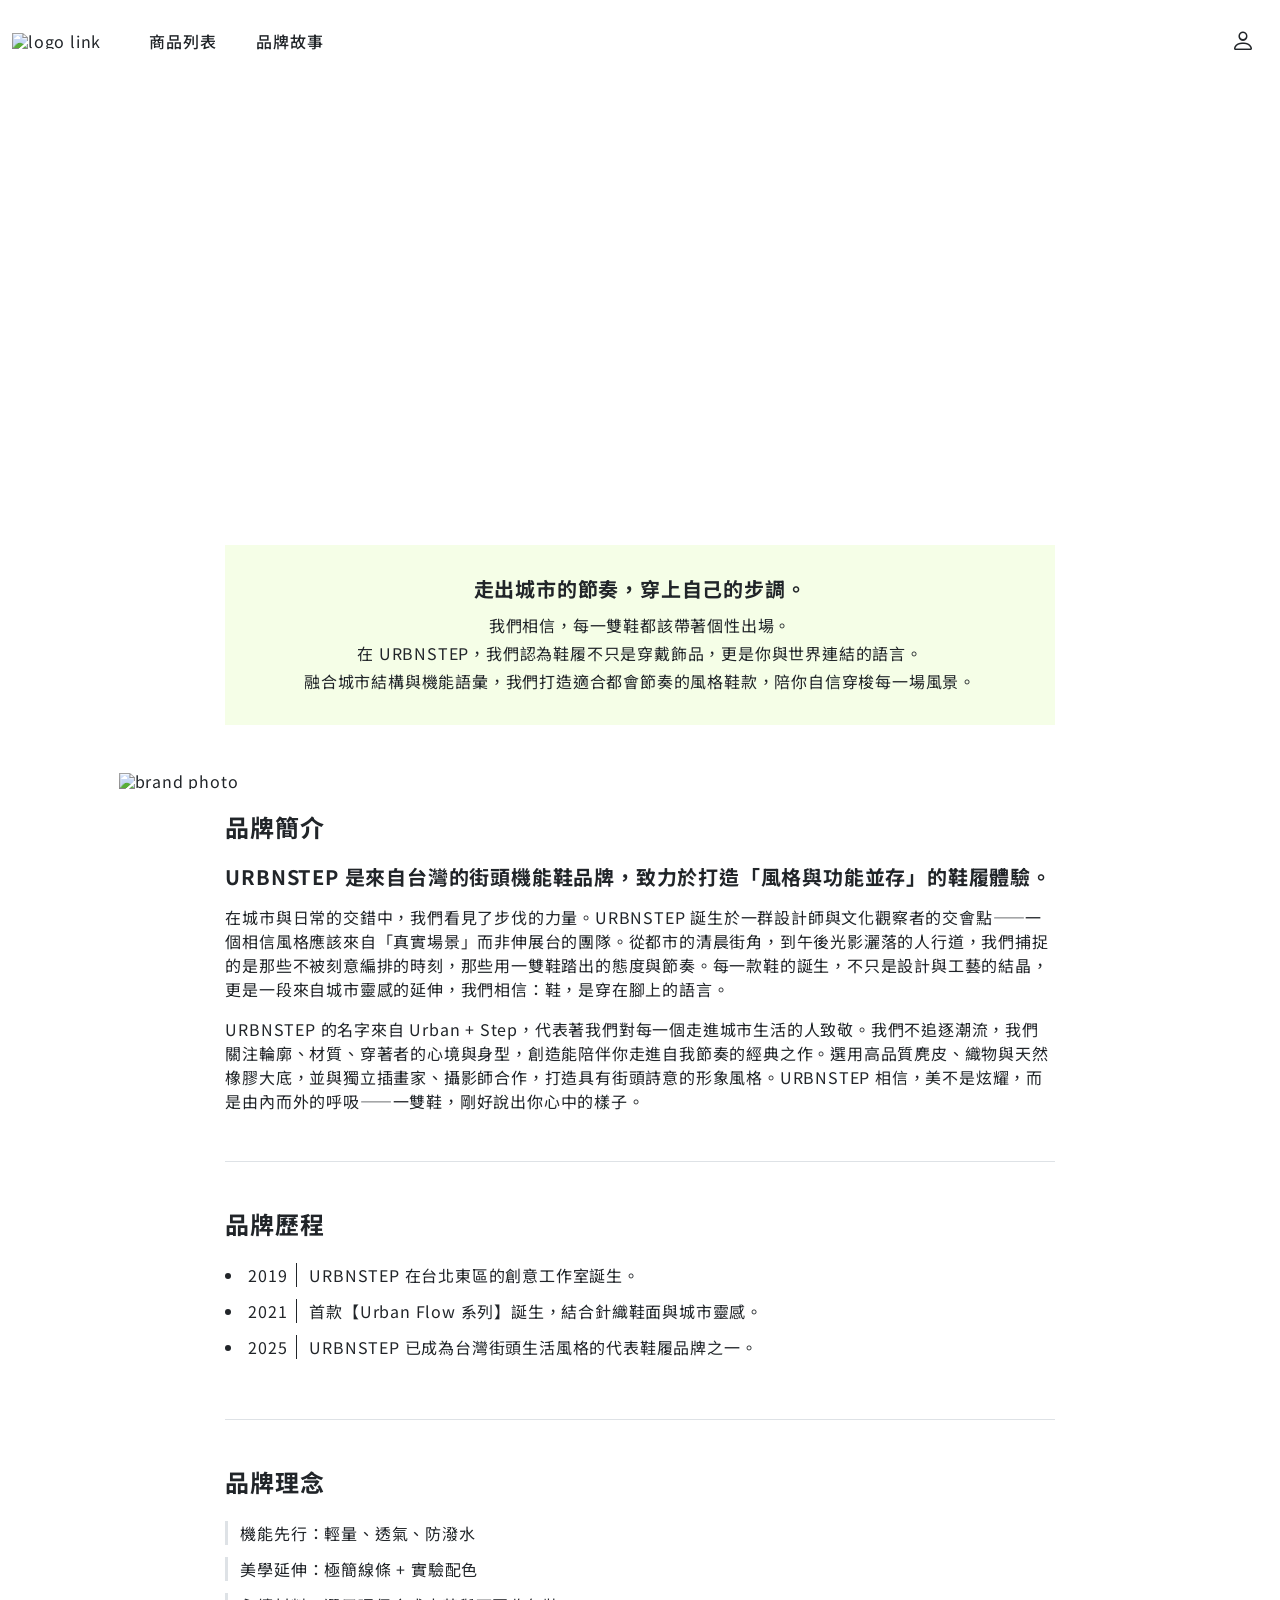
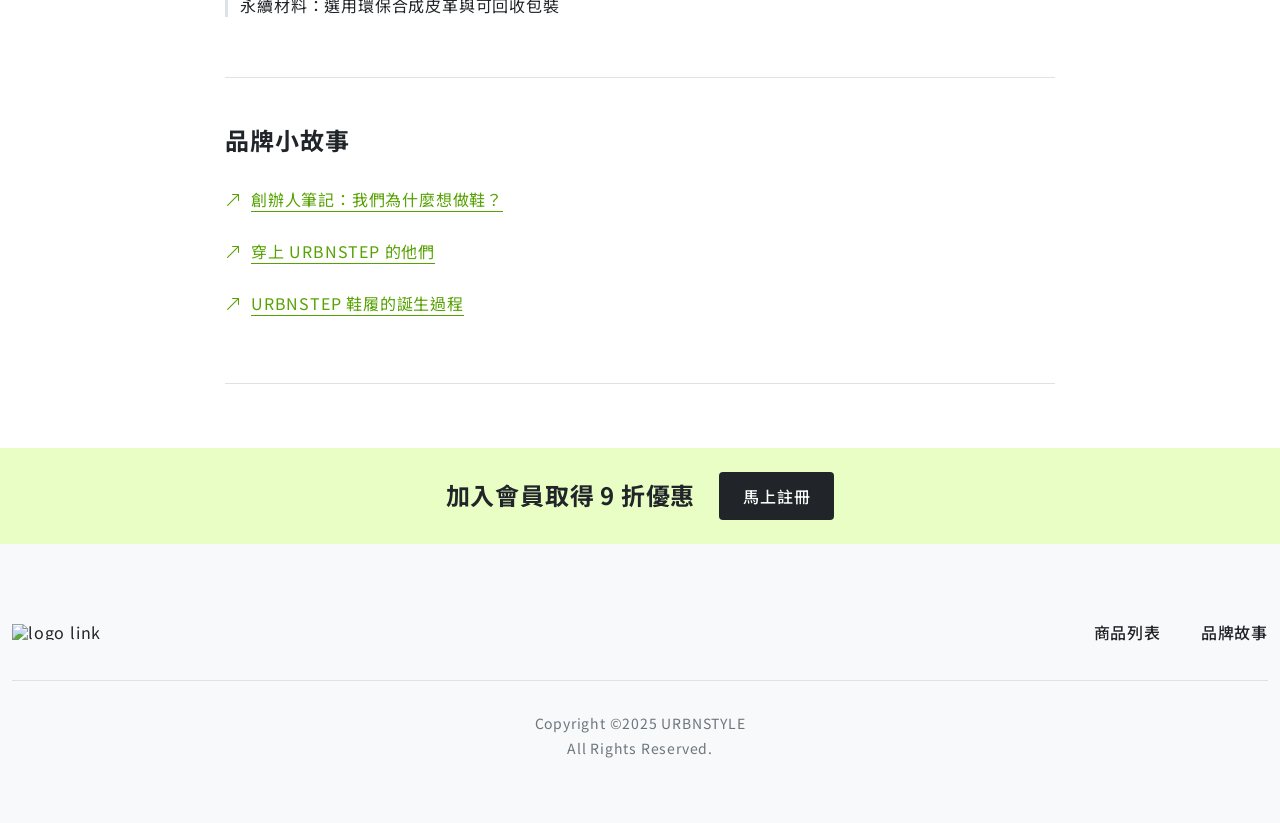
==== commit 2c809a5a: "update font-family" ====
--- a/brand-story.html
+++ b/brand-story.html
@@ -11,6 +11,11 @@
     <!--bootstrap icons-->
     <link rel="stylesheet" href="https://cdn.jsdelivr.net/npm/bootstrap-icons/font/bootstrap-icons.css">
     <link rel="stylesheet" href="https://fonts.googleapis.com/css2?family=Material+Symbols+Outlined:opsz,wght,FILL,GRAD@20..48,100..700,0..1,-25..0" />
+
+    <!--google font: Noto Sans TC-->
+    <link rel="preconnect" href="https://fonts.googleapis.com">
+    <link rel="preconnect" href="https://fonts.gstatic.com" crossorigin>
+    <link href="https://fonts.googleapis.com/css2?family=Noto+Sans+TC:wght@100..900&display=swap" rel="stylesheet">
 </head>
 <body>
     <header>
@@ -18,7 +23,7 @@
             <div class="header-area d-flex jcsb">
                 <div class="header-area-nav d-flex spacing-3xl align-center">
                     <a href="index.html"><img src="./img/logo.svg" alt="logo link"></a>
-                    <div class="header-nav-link label-md d-md-none">
+                    <div class="header-nav-link label-md d-mb-none">
                         <ul class="d-flex spacing-2xl">
                             <li><a href="product-list.html">商品列表</a></li>
                             <li><a href="brand-story.html">品牌故事</a></li>
@@ -41,7 +46,7 @@
     </div>
     <main>
         <div class="container">
-            <div class="layout col-8 m0-auto col-md-12">
+            <div class="layout col-8 m0-auto col-mb-12">
                 <div class="slogan margin-bottom-3xl margin-bottom-mb-xl">
                     <h5 class="headings-h5 margin-bottom-s text-mb-start">走出城市的節奏，穿上自己的步調。</h5>
                     <div class="slogan-content paragraph-md">
@@ -52,10 +57,10 @@
                 </div>
             </div>
             <div class="introduction margin-bottom-3xl margin-bottom-mb-xl">
-                <div class="layout col-10 m0-auto col-md-12">
+                <div class="layout col-10 m0-auto col-mb-12">
                     <img src="./img/about.png" alt="brand photo" class="margin-bottom-l margin-bottom-mb-m">
                 </div>
-                <div class="layout col-8 m0-auto col-md-12">
+                <div class="layout col-8 m0-auto col-mb-12">
                     <h4 class="headings-h4 margin-bottom-l margin-bottom-mb-m headings-mb-h5">品牌簡介</h4>
                     <div class="introduction-article padding-bottom-3xl bottom-line">
                         <h5 class="headings-h5 margin-bottom-m margin-bottom-mb-s headings-mb-h6">URBNSTEP 是來自台灣的街頭機能鞋品牌，致力於打造「風格與功能並存」的鞋履體驗。</h5>
@@ -67,7 +72,7 @@
                 </div>
             </div>
             <div class="history margin-bottom-3xl margin-bottom-mb-xl">
-                <div class="layout col-8 m0-auto col-md-12">
+                <div class="layout col-8 m0-auto col-mb-12">
                     <h4 class="headings-h4 margin-bottom-l margin-bottom-mb-m headings-mb-h5">品牌歷程</h4>
                     <div class="history-event paragraph-md padding-bottom-3xl bottom-line">
                         <ol>
@@ -88,7 +93,7 @@
                 </div>
             </div>
             <div class="concept margin-bottom-3xl margin-bottom-mb-xl">
-                <div class="layout col-8 m0-auto col-md-12">
+                <div class="layout col-8 m0-auto col-mb-12">
                     <h4 class="headings-h4 margin-bottom-l margin-bottom-mb-m headings-mb-h5">品牌理念</h4>
                     <div class="concept-content paragraph-md padding-bottom-3xl bottom-line">
                         <ul>
@@ -100,7 +105,7 @@
                 </div>
             </div>
             <div class="story margin-bottom-5xl margin-bottom-mb-xl">
-                <div class="layout col-8 m0-auto col-md-12">
+                <div class="layout col-8 m0-auto col-mb-12">
                     <h4 class="headings-h4 margin-bottom-l margin-bottom-mb-m headings-mb-h5">品牌小故事</h4>
                     <div class="story-content paragraph-md padding-bottom-3xl bottom-line">
                         <ul>
@@ -132,9 +137,9 @@
     </div>
     <footer>
         <div class="container">
-            <div class="footer-nav d-flex jcsb margin-bottom-l margin-bottom-mb-m align-center d-md-column align-mb-start spacing-mb-xs">
+            <div class="footer-nav d-flex jcsb margin-bottom-l margin-bottom-mb-m align-center d-mb-column align-mb-start spacing-mb-xs">
                 <a href="index.html"><img src="./img/logo.svg" alt="logo link"></a>
-                <div class="footer-nav-link label-md d-flex spacing-2xl d-md-column spacing-mb-xxs px-mb-12">
+                <div class="footer-nav-link label-md d-flex spacing-2xl d-mb-column spacing-mb-xxs px-mb-12">
                     <a href="product-list.html">商品列表</a>
                     <a href="brand-story.html">品牌故事</a>
                 </div>
--- a/stylesheets/all.css
+++ b/stylesheets/all.css
@@ -76,7 +76,6 @@
   display: block;
   max-width: 100%;
   height: auto;
-  vertical-align: middle;
 }
 
 button {
@@ -103,6 +102,12 @@
   width: calc((100% - var(--gutter) * (var(--column) - 1)) / var(--column) * var(--span) + var(--gutter) * var(--gap-count));
 }
 
+.col-4 {
+  --span: 4;
+  --gap-count: calc(var(--span) - 1);
+  width: calc((100% - var(--gutter) * (var(--column) - 1)) / var(--column) * var(--span) + var(--gutter) * var(--gap-count));
+}
+
 .col-5 {
   --span: 5;
   --gap-count: calc(var(--span) - 1);
@@ -351,6 +356,10 @@
 
 .align-center {
   align-items: center;
+}
+
+.align-start {
+  align-items: start;
 }
 
 /* 把右邊多餘的空間往左排 */
@@ -362,7 +371,16 @@
   margin: 0 auto;
 }
 
+.d-none {
+  display: none;
+}
+
 @media (max-width: 543px) {
+  .display-mb-2 {
+    font-size: 3rem;
+    line-height: 1.2;
+    font-weight: 700;
+  }
   .label-mb-sm {
     font-size: 0.875rem;
     line-height: 1.5;
@@ -393,6 +411,19 @@
     line-height: 1.2;
     font-weight: 700;
   }
+  .paragraph-mb-sm {
+    font-size: 0.875rem;
+    line-height: 1.5;
+    font-weight: 400;
+  }
+  .paragraph-mb-md {
+    font-size: 1rem;
+    line-height: 1.5;
+    font-weight: 400;
+  }
+  .spacing-mb-0 {
+    gap: 0px;
+  }
   .spacing-mb-xxs {
     gap: 4px;
   }
@@ -402,6 +433,9 @@
   .margin-bottom-mb-xs {
     margin-bottom: 8px;
   }
+  .spacing-mb-s {
+    gap: 12px;
+  }
   .margin-bottom-mb-s {
     margin-bottom: 12px;
   }
@@ -411,22 +445,40 @@
   .margin-bottom-mb-m {
     margin-bottom: 16px;
   }
+  .spacing-mb-l {
+    gap: 24px;
+  }
+  .margin-bottom-mb-l {
+    margin-bottom: 24px;
+  }
   .margin-bottom-mb-xl {
     margin-bottom: 32px;
   }
+  .margin-bottom-mb-2xl {
+    margin-bottom: 40px;
+  }
   .px-mb-12 {
     padding: 0px 12px;
   }
   /* 在md以下，原本隱藏的要打開 */
-  .d-md-block {
+  .d-mb-block {
     display: block;
   }
   /* 在md以下，原本打開的要隱藏 */
-  .d-md-none {
+  .d-mb-none {
     display: none;
   }
-  .d-md-column {
+  .d-mb-column {
     flex-direction: column;
+  }
+  .d-mb-flex {
+    display: flex;
+  }
+  .jcsb-mb {
+    justify-content: space-between;
+  }
+  .flex-mb-nowrap {
+    flex-wrap: nowrap;
   }
   .align-mb-start {
     align-items: start;
@@ -441,7 +493,7 @@
     width: 100%;
     height: auto;
   }
-  .col-md-12 {
+  .col-mb-12 {
     --span: 12;
     --gap-count: calc(var(--span) - 1);
     width: calc((100% - var(--gutter) * (var(--column) - 1)) / var(--column) * var(--span) + var(--gutter) * var(--gap-count));
@@ -460,4 +512,130 @@
   margin: 0 auto;
   padding: 0px 12px;
   width: 100%;
+}
+
+.main-product-section-list-card,
+.recommend-card,
+.hover-selected,
+.main-items-card,
+.main-content-card,
+.hot-content-list,
+.series-card-item1,
+.series-card-item2,
+.series-card-item3,
+.series-card-item4 {
+  border-radius: 8px;
+  position: relative;
+  overflow: hidden;
+}
+.main-product-section-list-card::after,
+.recommend-card::after,
+.hover-selected::after,
+.main-items-card::after,
+.main-content-card::after,
+.hot-content-list::after,
+.series-card-item1::after,
+.series-card-item2::after,
+.series-card-item3::after,
+.series-card-item4::after {
+  content: "";
+  position: absolute;
+  inset: 0;
+  background: rgba(0, 0, 0, 0.15);
+  opacity: 0;
+  transition: opacity 0.3s ease;
+  pointer-events: none;
+}
+.main-product-section-list-card:hover::after,
+.recommend-card:hover::after,
+.hover-selected:hover::after,
+.main-items-card:hover::after,
+.main-content-card:hover::after,
+.hot-content-list:hover::after,
+.series-card-item1:hover::after,
+.series-card-item2:hover::after,
+.series-card-item3:hover::after,
+.series-card-item4:hover::after {
+  opacity: 1;
+}
+
+.header-area {
+  padding: 16px 0;
+}
+.header-area-member a {
+  padding: 12px;
+}
+.header-area-member a i {
+  font-size: 24px;
+}
+.header-area-member a:hover {
+  color: #57A203;
+}
+
+.header-nav-link a {
+  padding: 12px 0;
+}
+.header-nav-link a:hover {
+  color: #57A203;
+}
+
+.header-mb-nav-link li {
+  width: 50%;
+  text-align: center;
+}
+.header-mb-nav-link a {
+  padding: 12px 0;
+}
+
+.coupon {
+  background-color: #E8FEC5;
+}
+.coupon-content {
+  padding: 24px 0;
+  margin-top: 48px;
+}
+@media (max-width: 576px) {
+  .coupon-content {
+    margin-top: 24px;
+  }
+}
+.coupon-content a {
+  color: #FFFFFF;
+  background-color: #212529;
+  padding: 12px 24px;
+}
+@media (max-width: 576px) {
+  .coupon-content a {
+    padding: 8px 16px;
+  }
+}
+
+.coupon-content a:hover {
+  background-color: #495057;
+}
+.coupon-content a:active {
+  background-color: #343A40;
+}
+
+footer {
+  background-color: #F8F9FA;
+  padding: 64px 0;
+}
+@media (max-width: 576px) {
+  footer {
+    padding: 32px 0;
+  }
+}
+
+.footer-nav-link a {
+  padding: 12px 0;
+}
+.footer-nav-link a:hover {
+  color: #57A203;
+}
+.footer-copyright {
+  color: #6C757D;
+  padding-top: 32px;
+  text-align: center;
+  border-top: 1px solid #DEE2E6;
 }/*# sourceMappingURL=all.css.map */
--- a/stylesheets/brand-story.css
+++ b/stylesheets/brand-story.css
@@ -76,7 +76,6 @@
   display: block;
   max-width: 100%;
   height: auto;
-  vertical-align: middle;
 }
 
 button {
@@ -103,6 +102,12 @@
   width: calc((100% - var(--gutter) * (var(--column) - 1)) / var(--column) * var(--span) + var(--gutter) * var(--gap-count));
 }
 
+.col-4 {
+  --span: 4;
+  --gap-count: calc(var(--span) - 1);
+  width: calc((100% - var(--gutter) * (var(--column) - 1)) / var(--column) * var(--span) + var(--gutter) * var(--gap-count));
+}
+
 .col-5 {
   --span: 5;
   --gap-count: calc(var(--span) - 1);
@@ -353,6 +358,10 @@
   align-items: center;
 }
 
+.align-start {
+  align-items: start;
+}
+
 /* 把右邊多餘的空間往左排 */
 .ml-auto {
   margin-left: auto;
@@ -362,7 +371,16 @@
   margin: 0 auto;
 }
 
-@media (max-width: 375px) {
+.d-none {
+  display: none;
+}
+
+@media (max-width: 543px) {
+  .display-mb-2 {
+    font-size: 3rem;
+    line-height: 1.2;
+    font-weight: 700;
+  }
   .label-mb-sm {
     font-size: 0.875rem;
     line-height: 1.5;
@@ -393,6 +411,19 @@
     line-height: 1.2;
     font-weight: 700;
   }
+  .paragraph-mb-sm {
+    font-size: 0.875rem;
+    line-height: 1.5;
+    font-weight: 400;
+  }
+  .paragraph-mb-md {
+    font-size: 1rem;
+    line-height: 1.5;
+    font-weight: 400;
+  }
+  .spacing-mb-0 {
+    gap: 0px;
+  }
   .spacing-mb-xxs {
     gap: 4px;
   }
@@ -402,6 +433,9 @@
   .margin-bottom-mb-xs {
     margin-bottom: 8px;
   }
+  .spacing-mb-s {
+    gap: 12px;
+  }
   .margin-bottom-mb-s {
     margin-bottom: 12px;
   }
@@ -411,22 +445,40 @@
   .margin-bottom-mb-m {
     margin-bottom: 16px;
   }
+  .spacing-mb-l {
+    gap: 24px;
+  }
+  .margin-bottom-mb-l {
+    margin-bottom: 24px;
+  }
   .margin-bottom-mb-xl {
     margin-bottom: 32px;
   }
+  .margin-bottom-mb-2xl {
+    margin-bottom: 40px;
+  }
   .px-mb-12 {
     padding: 0px 12px;
   }
   /* 在md以下，原本隱藏的要打開 */
-  .d-md-block {
+  .d-mb-block {
     display: block;
   }
   /* 在md以下，原本打開的要隱藏 */
-  .d-md-none {
+  .d-mb-none {
     display: none;
   }
-  .d-md-column {
+  .d-mb-column {
     flex-direction: column;
+  }
+  .d-mb-flex {
+    display: flex;
+  }
+  .jcsb-mb {
+    justify-content: space-between;
+  }
+  .flex-mb-nowrap {
+    flex-wrap: nowrap;
   }
   .align-mb-start {
     align-items: start;
@@ -441,7 +493,7 @@
     width: 100%;
     height: auto;
   }
-  .col-md-12 {
+  .col-mb-12 {
     --span: 12;
     --gap-count: calc(var(--span) - 1);
     width: calc((100% - var(--gutter) * (var(--column) - 1)) / var(--column) * var(--span) + var(--gutter) * var(--gap-count));
@@ -462,15 +514,53 @@
   width: 100%;
 }
 
-/* 可以先將所有物件加上邊框，來判斷範圍
-    border會佔據距離，outline不會
-*,*:before,*:after{
-	outline: 1px solid red;
-}
-*/
+.main-product-section-list-card,
+.recommend-card,
+.hover-selected,
+.main-items-card,
+.main-content-card,
+.hot-content-list,
+.series-card-item1,
+.series-card-item2,
+.series-card-item3,
+.series-card-item4 {
+  border-radius: 8px;
+  position: relative;
+  overflow: hidden;
+}
+.main-product-section-list-card::after,
+.recommend-card::after,
+.hover-selected::after,
+.main-items-card::after,
+.main-content-card::after,
+.hot-content-list::after,
+.series-card-item1::after,
+.series-card-item2::after,
+.series-card-item3::after,
+.series-card-item4::after {
+  content: "";
+  position: absolute;
+  inset: 0;
+  background: rgba(0, 0, 0, 0.15);
+  opacity: 0;
+  transition: opacity 0.3s ease;
+  pointer-events: none;
+}
+.main-product-section-list-card:hover::after,
+.recommend-card:hover::after,
+.hover-selected:hover::after,
+.main-items-card:hover::after,
+.main-content-card:hover::after,
+.hot-content-list:hover::after,
+.series-card-item1:hover::after,
+.series-card-item2:hover::after,
+.series-card-item3:hover::after,
+.series-card-item4:hover::after {
+  opacity: 1;
+}
+
 .header-area {
-  padding-top: 16px;
-  padding-bottom: 16px;
+  padding: 16px 0;
 }
 .header-area-member a {
   padding: 12px;
@@ -489,71 +579,12 @@
   color: #57A203;
 }
 
-.headings-h5 {
-  color: #57A203;
-}
-
-.brand {
-  background-image: url("../img/hero.png");
-  background-size: cover;
-  background-position: center;
-}
-@media (width: 543px) {
-  .brand {
-    background-image: linear-gradient(rgba(0, 0, 0, 0.4), rgba(0, 0, 0, 0.4)), url("../img/hero-sm.png");
-    background-size: cover;
-    background-position: center;
-  }
-}
-
-.brand-title {
-  color: #FFFFFF;
-  padding: 151px 0;
+.header-mb-nav-link li {
+  width: 50%;
   text-align: center;
 }
-
-.slogan {
-  text-align: center;
-  padding: 32px;
-  background-color: #F5FEE7;
-}
-@media (width: 543px) {
-  .slogan {
-    padding: 24px;
-  }
-}
-
-.bottom-line {
-  border-bottom: 1px solid #DEE2E6;
-}
-
-.history-event ol li span:first-child {
-  padding-right: 8px;
-  border-right: 1px solid #212529;
-}
-.history-event ol li span:last-child {
-  padding-left: 8px;
-}
-
-.history-event ol {
-  list-style-type: disc;
-  list-style-position: inside;
-}
-
-.concept-list-border {
-  border-left: 3px solid #DEE2E6;
-  text-indent: 12px;
-}
-
-.story-content {
-  color: #57A203;
-}
-.story-content-link {
-  border-bottom: 1px solid #57A203;
-  margin-left: 4px;
-}
-.story-content ul li a {
-  padding: 8px 0;
+.header-mb-nav-link a {
+  padding: 12px 0;
 }
 
 .coupon {
@@ -563,7 +594,7 @@
   padding: 24px 0;
   margin-top: 48px;
 }
-@media (width: 543px) {
+@media (max-width: 576px) {
   .coupon-content {
     margin-top: 24px;
   }
@@ -573,17 +604,24 @@
   background-color: #212529;
   padding: 12px 24px;
 }
-@media (width: 543px) {
+@media (max-width: 576px) {
   .coupon-content a {
     padding: 8px 16px;
   }
+}
+
+.coupon-content a:hover {
+  background-color: #495057;
+}
+.coupon-content a:active {
+  background-color: #343A40;
 }
 
 footer {
   background-color: #F8F9FA;
   padding: 64px 0;
 }
-@media (width: 543px) {
+@media (max-width: 576px) {
   footer {
     padding: 32px 0;
   }
@@ -600,4 +638,80 @@
   padding-top: 32px;
   text-align: center;
   border-top: 1px solid #DEE2E6;
+}
+
+/* 可以先將所有物件加上邊框，來判斷範圍
+    border會佔據距離，outline不會
+*,*:before,*:after{
+	outline: 1px solid red;
+}
+*/
+.brand {
+  background-image: url("../img/hero.png");
+  background-size: cover;
+  background-position: center;
+}
+@media (max-width: 543px) {
+  .brand {
+    background-image: linear-gradient(rgba(0, 0, 0, 0.4), rgba(0, 0, 0, 0.4)), url("../img/hero-sm.png");
+    background-size: cover;
+    background-position: center;
+  }
+}
+
+.brand-title {
+  color: #FFFFFF;
+  padding: 151px 0;
+  text-align: center;
+}
+
+.slogan {
+  text-align: center;
+  padding: 32px;
+  background-color: #F5FEE7;
+}
+@media (max-width: 543px) {
+  .slogan {
+    padding: 24px;
+  }
+}
+
+.bottom-line {
+  border-bottom: 1px solid #DEE2E6;
+}
+
+.history-event ol li span:first-child {
+  padding-right: 8px;
+  border-right: 1px solid #212529;
+}
+.history-event ol li span:last-child {
+  padding-left: 8px;
+}
+
+.history-event ol {
+  list-style-type: disc;
+  list-style-position: inside;
+}
+
+.concept-list-border {
+  border-left: 3px solid #DEE2E6;
+  text-indent: 12px;
+}
+
+.story-content {
+  color: #57A203;
+}
+.story-content-link {
+  border-bottom: 1px solid #57A203;
+  margin-left: 4px;
+}
+.story-content ul li a {
+  padding: 8px 0;
+}
+
+.story-content a:hover {
+  color: #477A11;
+}
+.story-content a:active {
+  color: #57A203;
 }/*# sourceMappingURL=brand-story.css.map */
